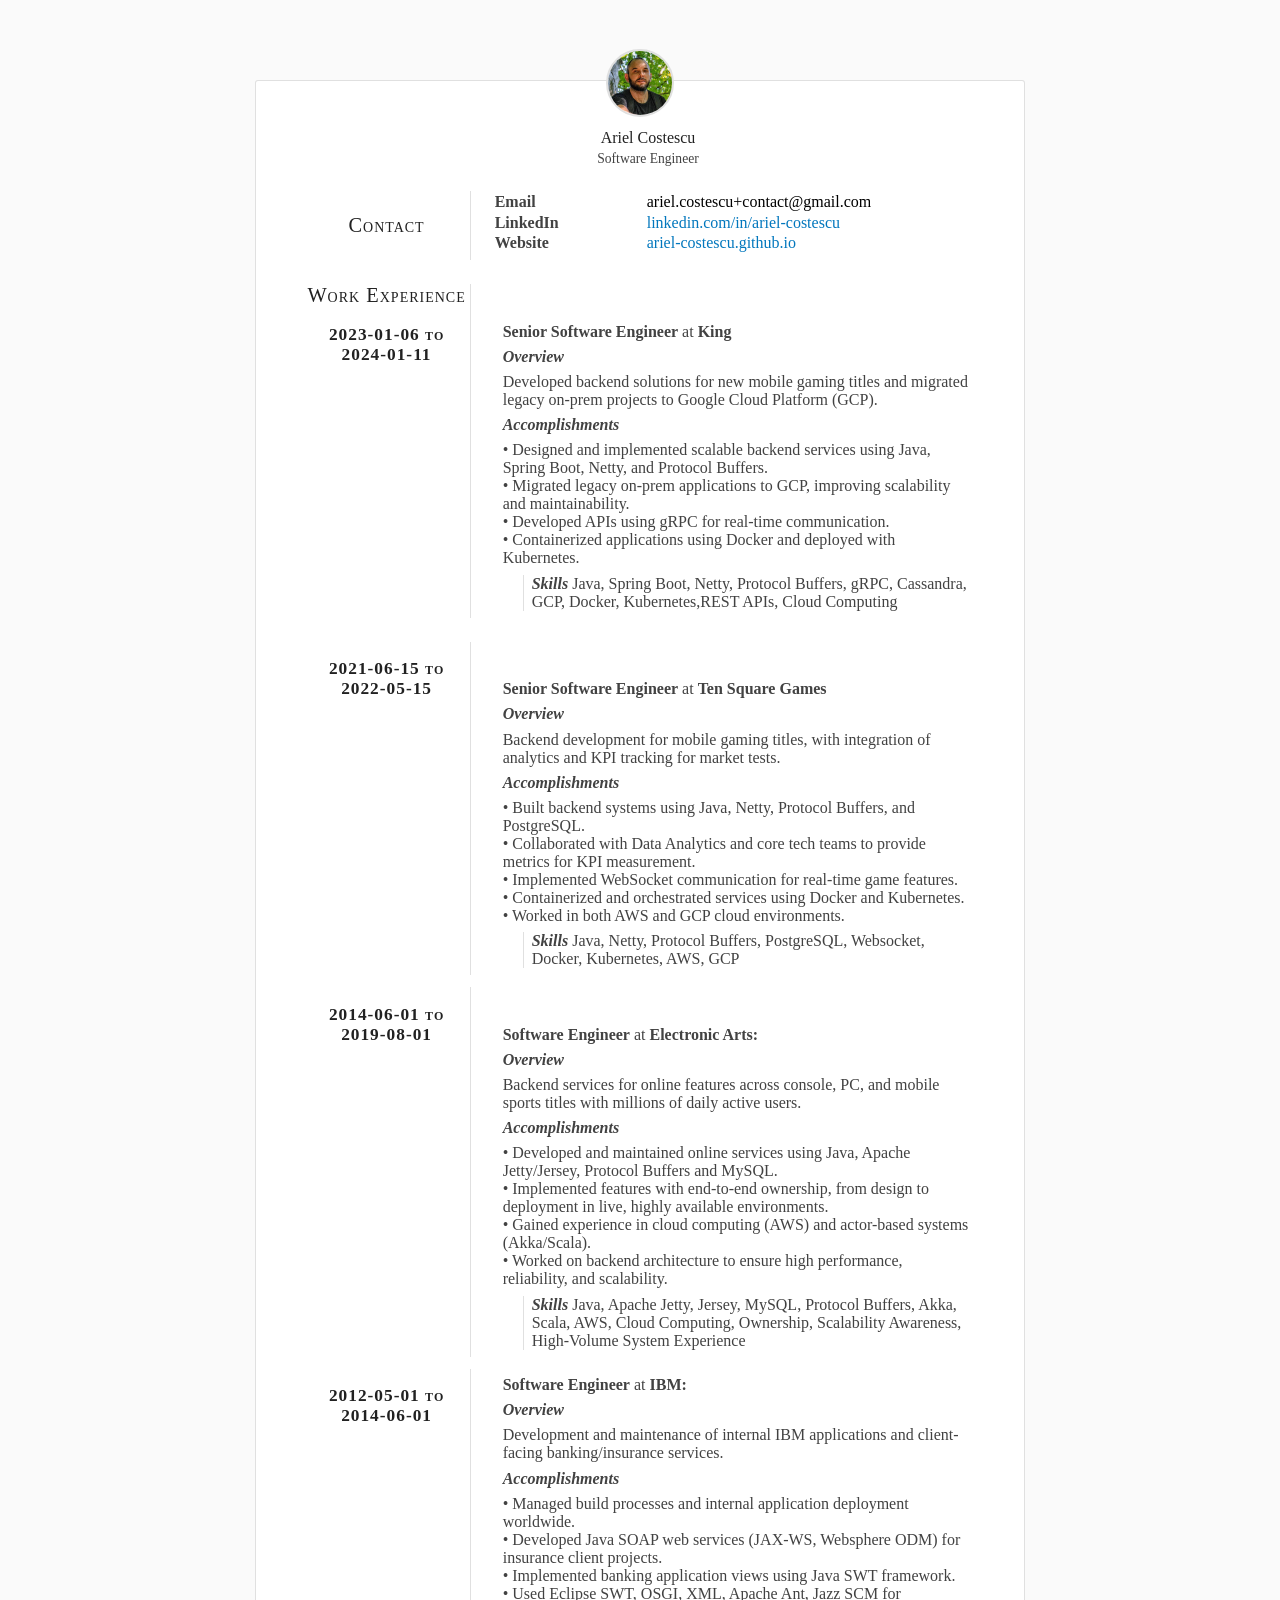
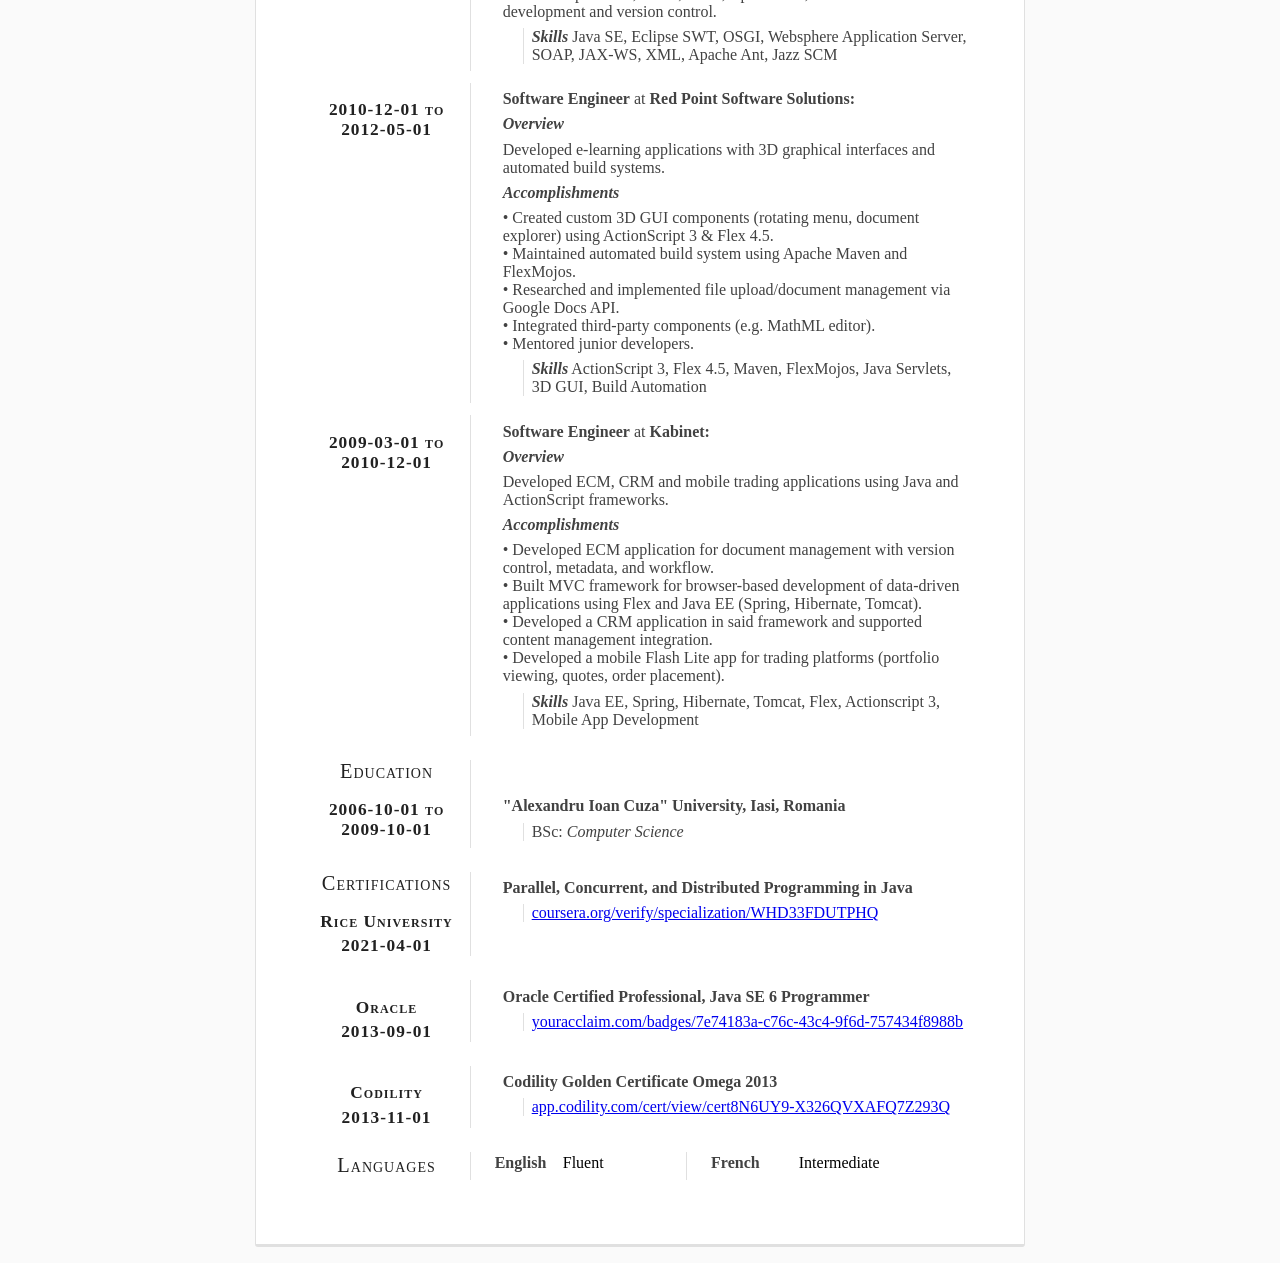
==== index.html @ 5675b908 "- rewrote work experience section - removed skills section" ====
<!DOCTYPE html>
<!-- saved from url=(0058)https://registry.jsonresume.org/ariel-costescu?theme=paper -->
<html xmlns="http://www.w3.org/1999/html"><head><meta http-equiv="Content-Type" content="text/html; charset=UTF-8">
  
  <meta name="viewport" content="width=device-width, user-scalable=no, minimal-ui">
  <title>Ariel Costescu</title>
  <script type="text/javascript" async="" src="./index_files/analytics.js.download"></script><script src="./index_files/QEWNwoPSl2O5LqMXvi595gsiMPg.js.download"></script><script src="./index_files/js"></script><link href="./index_files/css" rel="stylesheet" type="text/css">
  <link href="./index_files/css(1)" rel="stylesheet" type="text/css">
  <style>body, html {
  padding-top:2.5em;
  margin:0;
  background-color:#fafafa;
}

.note {
  display:block;
  position: absolute;
  top:10px;
  left:10px;

  font-family: "Open Sans";
  font-size: 0.9em;
}

.new {
  background-color: #81C784;

  border: 1px solid #757575;
  padding: 1px;
  border-radius: 4px;

}

/* Header */

header {
  width:100%;
  vertical-align: middle;
  text-align: center;
 
}

.header-content {
  display: inline-block;
}

.pic {
  margin: 0 auto;
  margin-top:-2.5em;
  
  border-radius:10em;
  height:4em;
  width:4em;
  
  border: 2px solid #e0e0e0;
  transition : all 0.5s linear;
  
}

@-webkit-keyframes wiggle {
  0%   {
    transform: rotate(0deg);
  }
  25%  {
    transform: rotate(-30deg);
  }
  50%  {
    transform: rotate(15deg);
  }
  100% {
    transform: rotate(0deg);
  }
}

.pic:hover {
  /*Webkit fix*/
  -webkit-transform: translateZ(0);
  
  cursor:pointer;
  
  -webkit-animation: wiggle 0.7s cubic-bezier(0.6, -0.28, 0.735, 0.045);
}

.header-text {
  margin-top:0.5em;
  margin-left:1em;
}

header p {
  text-align:center;
  font-family: "Merriweather";
  
  margin:0;
  
  color: #212121;
}

.first-name {
   font-size: 1.35em;
}

.subtitle {
  font-family: "Merriweather";
  padding-top:.3em;
  font-size:0.85em;
  font-weight:500;
  color: #424242;
}

/* Information */

.paper {
  margin: 0 auto;
  margin-bottom:1em;
  
  background-color:white;
  width:60%;
  
  padding:0.5em 0 0.5em 0;
  
  border-top: 1px solid #e0e0e0;
  border-left: 1px solid #e0e0e0;
  border-right: 1px solid #e0e0e0;
  border-bottom: 3px solid #e0e0e0;
  border-radius:3px;
}

@media(max-width:992px) {
  .paper {
    width:80%;
  }
}

/* Content Part */

.content-wrapper {
  padding-right:7.25%;
}

.content {
  display:table;
  width:100%;
  
  padding-top:1.5em;
  
  /*border-top: 1px solid #eeeeee;*/
}

.content:last-child {
  margin-bottom: 2em;
}

body > div > article > div > section:last-child {
  padding-bottom:1.5em;
}

.row {
    display:table-row;
}
.row div {
    display:table-cell;
}

.content-cat {
  font-family: "Merriweather";
  font-variant:small-caps;
  font-weight:300;
  letter-spacing: 1px;
  
  color: #212121;
  
  font-size:1.275em;
  
  text-align:center;
  vertical-align:middle;

  padding-left:6.66%;
  width:30%;
}

.content-cat p {
  font-size:0.85em;
  font-weight:600;
  
  margin-bottom:0;
}

.content-text {
  border-left:1px solid #e0e0e0;
  transition: border 0.66s ease-in;
}

.big-text {
  vertical-align:top;
}

.content-text ul {
  padding:0;
  margin:0;
  margin-top:0.15em;
  
  width:85%;
  margin-left:1.5em;
}

.content-text ul:last-child {
  margin-bottom:0.5em;
}

.content-text ul li {
  font-family: "Open Sans";
  font-size:1em;
  
  display:inline-block;
  
}

.content-text ul li:first-child {
  width:35%;
  
  color: #424242;
  
  font-weight:600;
}

.content-text ul li a, div.content-text.work-listing.education-listing > p > strong > a {
  text-decoration: none;
  color: #0277bd;
}

.content-text ul li a:hover {
  color:#4fc3f7;
}

.work-listing p {
  font-family: "Open Sans";
  font-size:1em;
  
  color: #424242;
  
  margin-left:2em;
  margin-top:0.45em;
  margin-bottom: 0.45em;
}

div.content-text.work-listing.education-listing > p:nth-child(2) {
  margin-top:0.25em;
}

.work-listing .highlight {
  font-family: "Open Sans";
  font-size:1em;
  font-weight:400;
  
  color: #424242;
  
  margin-left:3.25em;
  padding-left:0.5em;
  
  border-left:1px solid #e0e0e0;
  
}

.education-listing > .heading {
  font-weight:600;
  
  margin-top:0.75em;
  margin-left:2em;
}

.education-listing > .highlight {
  margin-left:3.25em;
}

.highlight {
  transition: border .33s ease-in;
}

.profiles-listing ul li, .profiles-listing ul li:first-child {
  width:32%;
  font-weight: normal;
}

.work-content, .education-content {
  padding-top: .75em;
}

section.content.education-content > div > div.content-cat {
  vertical-align: top;
}

div.content-text.skills-listing > p {
  font-family: "Open Sans";
  font-size:1em;
  font-weight:400;

  margin-left: 2em;
  margin-top: 0.45em;
  margin-bottom: 0.45em;
}

div.content-text.skills-listing > p > {
  color:#212121;
}

@media screen and (max-width: 600px) {
  body, html {
    padding-top: 30px;
  }

  .paper {
    width:95%;
  }

  .row div {
    display: block;
  }

  .content-cat {
    width: 100%;
  }

  .content-text ul li {
    width: 100%;
  }

  .content-text ul li:first-child {
    width: 100%;
  }
  
  .education-listing > .highlight {
    margin-left: 30px;
  }
}</style>
  <style media="print">
body, html {
  background-color: white;
  padding-top: 1.5em;
}

.paper {
  width:100%;
  border: 0;

  padding-top: 0;
}

header p {
  font-size: 1.6em;
}

.subtitle {
  font-size: 1em;
}

.header-pic {
  float:left;
}

.profiles {
  display:none;
}

.content {
  page-break-inside:avoid; 
  page-break-after:auto;
}

.header-text {
  float:left;
  margin-top: -1.6em;
}

.content-wrapper > .content:first-child {
  padding-top: 2em;
}

.content:last-child {
  padding-bottom: 0;
}

.content-cat {
  width:33%;
  color:black;
  text-align: left;
}

.content-cat p {
  font-size:0.75em;
  font-weight: 600;
}

header p, .content-text, .work-listing p, .content-text ul li:first-child, .work-listing .highlight, .content-text.skills-listing > ul > li > .highlight {
  color:black;
}

.content-text.skills-listing > ul > li span, .subtitle {
  color:#212121;
}

.content-text ul:last-child {
  margin-bottom: 0.25em;
}

.content-text ul li:first-child {
  width:50%;
}

.profiles-listing ul li:first-child {
  width:32%;
}

div.content-text.skills-listing > ul > li {
  width:33%;
}

.work-listing p {
  margin-bottom: 0.1em;
}

div.content-text.skills-listing > ul > li > p {
  margin-top: 0.4em;
  margin-bottom: 0.5em;
}

div.content-text.skills-listing > ul > li {
  padding-left: 1.5em;
}

div.content-text.skills-listing > ul > li:first-child {
  padding-left: 2em;
}

.note {
  display:none;
}

.content-text:hover {
  border-left:1px solid #eeeeee;
}

.content-text ul li a:hover {
  color:#4fc3f7;
}

.highlight:hover, .content-text.skills-listing > ul > li > .highlight:hover {
  border-left:1px solid #eeeeee;
}

.big-text {
  padding-top: 0;
}</style>
</head>
<body>
  <div class="resume-wrapper">
    <article class="paper">
        <header>
          <div class="header-content">
              <div class="header-pic">
                <img src="./index_files/3368121" class="pic">
              </div>
            <div class="header-text">
              <p>
                Ariel Costescu
              </p>
              <p class="subtitle">Software Engineer</p>
            </div>
          </div>
        </header>
        <div class="content-wrapper">
          <!-- CONTACT -->
          <section class="content">
            <div class="row">
              <div class="content-cat">
                Contact
              </div>
              <div class="content-text">
                  <ul>
                    <li>Email</li>
                    <li>ariel.costescu+contact@gmail.com</li>
                  </ul>
                  <ul>
                    <li>LinkedIn</li>
                    <li>  
                      <a href="https://linkedin.com/in/ariel-costescu" target="_blank">linkedin.com/in/ariel-costescu</a>
                    </li>
                  </ul>
                  <ul>
                    <li>Website</li>
                    <li>
                      <a href="https://ariel-costescu.github.io" target="_blank">ariel-costescu.github.io</a>
                    </li>
                  </ul>
              </div>
            </div>
          </section>

          <!-- WORK EXPERIENCE -->

                <section class="content">
                    <div class="row">
                        <div class="content-cat big-text">
                            Work  Experience
                            <p>2023-01-06 to<br> 2024-01-11</p>
                        </div>
                        <div class="content-text work-listing education-listing">
                            <p style="margin-top:2.4em;">
                                <strong>Senior Software Engineer</strong>
                                at <strong>King</strong>
                            </p>

                            <p><strong><em>Overview</em></strong></p>
                            <p>Developed backend solutions for new mobile gaming titles and migrated legacy on-prem projects to Google Cloud Platform (GCP).</p>

                            <p><strong><em>Accomplishments</em></strong></p>
                            <p>
                                • Designed and implemented scalable backend services using Java, Spring Boot, Netty, and Protocol Buffers.<br/>
                                • Migrated legacy on-prem applications to GCP, improving scalability and maintainability.<br/>
                                • Developed APIs using gRPC for real-time communication.<br/>
                                • Containerized applications using Docker and deployed with Kubernetes.
                            </p>

                            <p class="highlight"><strong><em>Skills</em></strong> Java, Spring Boot, Netty, Protocol Buffers, gRPC, Cassandra, GCP, Docker, Kubernetes,REST APIs, Cloud Computing</p>
                        </div>
                    </div>
                </section>

                <section class="content">
                    <div class="row">
                        <div class="content-cat big-text">
                            <p>2021-06-15 to<br> 2022-05-15</p>
                        </div>
                        <div class="content-text work-listing education-listing">
                            <p style="margin-top:2.4em;">
                                <strong>Senior Software Engineer</strong>
                                at <strong>Ten Square Games</strong>
                            </p>

                            <p><strong><em>Overview</em></strong></p>
                            <p>Backend development for mobile gaming titles, with integration of analytics and KPI tracking for market tests.</p>

                            <p><strong><em>Accomplishments</em></strong></p>
                            <p>
                                • Built backend systems using Java, Netty, Protocol Buffers, and PostgreSQL.<br/>
                                • Collaborated with Data Analytics and core tech teams to provide metrics for KPI measurement.<br/>
                                • Implemented WebSocket communication for real-time game features.<br/>
                                • Containerized and orchestrated services using Docker and Kubernetes.<br/>
                                • Worked in both AWS and GCP cloud environments.
                            </p>

                            <p class="highlight"><strong><em>Skills</em></strong> Java, Netty, Protocol Buffers, PostgreSQL, Websocket, Docker, Kubernetes, AWS, GCP</p>
                        </div>
                    </div>
                </section>

                <section class="content work-content">
                  <div class="row">
                    <div class="content-cat big-text">
                          <p>2014-06-01 to<br> 2019-08-01</p>
                    </div>
                    <div class="content-text work-listing education-listing">
                          <p style="margin-top:2.4em;">
                            <strong>Software Engineer</strong>
                            at <strong>Electronic Arts:</strong>
                        </p>

                        <p><strong><em>Overview</em></strong></p>
                        <p>Backend services for online features across console, PC, and mobile sports titles with millions of daily active users.</p>

                        <p><strong><em>Accomplishments</em></strong></p>
                        <p>
                            • Developed and maintained online services using Java, Apache Jetty/Jersey, Protocol Buffers and MySQL.<br/>
                            • Implemented features with end-to-end ownership, from design to deployment in live, highly available environments.<br/>
                            • Gained experience in cloud computing (AWS) and actor-based systems (Akka/Scala).<br/>
                            • Worked on backend architecture to ensure high performance, reliability, and scalability.
                        </p>

                        <p class="highlight"><strong><em>Skills</em></strong> Java, Apache Jetty, Jersey, MySQL, Protocol Buffers, Akka, Scala, AWS, Cloud Computing, Ownership, Scalability Awareness, High-Volume System Experience</p>
                        </div>
                  </div>
                </section>

                <section class="content work-content">
                  <div class="row">
                    <div class="content-cat big-text">
                          <p>2012-05-01 to<br> 2014-06-01</p>
                    </div>
                    <div class="content-text work-listing education-listing">
                          <p>
                            <strong>Software Engineer</strong>
                            at <strong>IBM:</strong>
                        </p>

                        <p><strong><em>Overview</em></strong></p>
                        <p>Development and maintenance of internal IBM applications and client-facing banking/insurance services.</p>

                        <p><strong><em>Accomplishments</em></strong></p>
                        <p>
                            • Managed build processes and internal application deployment worldwide.<br/>
                            • Developed Java SOAP web services (JAX-WS, Websphere ODM) for insurance client projects.<br/>
                            • Implemented banking application views using Java SWT framework.<br/>
                            • Used Eclipse SWT, OSGI, XML, Apache Ant, Jazz SCM for development and version control.
                        </p>

                        <p class="highlight"><strong><em>Skills</em></strong> Java SE, Eclipse SWT, OSGI, Websphere Application Server, SOAP, JAX-WS, XML, Apache Ant, Jazz SCM</p>
                    </div>
                  </div>
                </section>

                <section class="content work-content">
                  <div class="row">
                    <div class="content-cat big-text">
                          <p>2010-12-01 to<br> 2012-05-01</p>
                    </div>
                    <div class="content-text work-listing education-listing">
                          <p>
                            <strong>Software Engineer</strong>
                            at <strong>Red Point Software Solutions:</strong>
                        </p>

                        <p><strong><em>Overview</em></strong></p>
                        <p>Developed e-learning applications with 3D graphical interfaces and automated build systems.</p>

                        <p><strong><em>Accomplishments</em></strong></p>
                        <p>
                            • Created custom 3D GUI components (rotating menu, document explorer) using ActionScript 3 & Flex 4.5.<br/>
                            • Maintained automated build system using Apache Maven and FlexMojos.<br/>
                            • Researched and implemented file upload/document management via Google Docs API.<br/>
                            • Integrated third-party components (e.g. MathML editor).<br/>
                            • Mentored junior developers.
                        </p>

                        <p class="highlight"><strong><em>Skills</em></strong> ActionScript 3, Flex 4.5, Maven, FlexMojos, Java Servlets, 3D GUI, Build Automation</p>
                    </div>
                  </div>
                </section>

                <section class="content work-content">
                  <div class="row">
                    <div class="content-cat big-text">
                          <p>2009-03-01 to<br> 2010-12-01</p>
                    </div>
                    <div class="content-text work-listing education-listing">
                          <p>
                            <strong>Software Engineer</strong>
                            at <strong>Kabinet:</strong>
                        </p>

                        <p><strong><em>Overview</em></strong></p>
                        <p>Developed ECM, CRM and mobile trading applications using Java and ActionScript frameworks.</p>

                        <p><strong><em>Accomplishments</em></strong></p>
                        <p>
                            • Developed ECM application for document management with version control, metadata, and workflow.<br/>
                            • Built MVC framework for browser-based development of data-driven applications using Flex and Java EE (Spring, Hibernate, Tomcat).<br/>
                            • Developed a CRM application in said framework and supported content management integration.<br/>
                            • Developed a mobile Flash Lite app for trading platforms (portfolio viewing, quotes, order placement).
                        </p>

                        <p class="highlight"><strong><em>Skills</em></strong> Java EE, Spring, Hibernate, Tomcat, Flex, Actionscript 3, Mobile App Development</p>
                    </div>
                  </div>
                </section>


                <section class="content">
                  <div class="row">
                    <div class="content-cat big-text">
                        Education
                          <p>2006-10-01 to<br> 2009-10-01</p>
                    </div>
                    <div class="content-text work-listing education-listing">
                          <p class="heading" style="margin-top:2.35em;">"Alexandru Ioan Cuza" University, Iasi, Romania</p>
                        <p class="highlight">
                          BSc:
                          <i>Computer Science </i>
                        </p>
                    </div>
                  </div>
                </section>

              <section class="content">
                <div class="row">
                  <div class="content-cat big-text">
                      Certifications
                      <p>Rice University</p>
                      <p style="margin-top:0.25em;">2021-04-01</p>
                  </div>
                  <div class="content-text work-listing">
                      <strong><p class="heading">Parallel, Concurrent, and Distributed Programming in Java</p></strong>
                      <p class="highlight">
                        <a href="https://coursera.org/verify/specialization/WHD33FDUTPHQ" target="_blank">coursera.org/verify/specialization/WHD33FDUTPHQ</a>
                      </p>
                  </div>
                </div>
              </section>
              <section class="content">
                <div class="row">
                  <div class="content-cat big-text">
                      <p>Oracle</p>
                      <p style="margin-top:0.25em;">2013-09-01</p>
                  </div>
                  <div class="content-text work-listing">
                      <strong><p class="heading">Oracle Certified Professional, Java SE 6 Programmer</p></strong>
                      <p class="highlight">
                        <a href="https://www.youracclaim.com/badges/7e74183a-c76c-43c4-9f6d-757434f8988b" target="_blank">youracclaim.com/badges/7e74183a-c76c-43c4-9f6d-757434f8988b</a>
                      </p>
                  </div>
                </div>
              </section>
              <section class="content">
                <div class="row">
                  <div class="content-cat big-text">
                      <p>Codility</p>
                      <p style="margin-top:0.25em;">2013-11-01</p>
                  </div>
                  <div class="content-text work-listing">
                      <strong><p class="heading">Codility Golden Certificate Omega 2013</p></strong>
                      <p class="highlight">
                        <a href="https://app.codility.com/cert/view/cert8N6UY9-X326QVXAFQ7Z293Q" target="_blank">app.codility.com/cert/view/cert8N6UY9-X326QVXAFQ7Z293Q</a>
                    </p>
                  </div>
                </div>
              </section>

  <!-- LANGUAGE -->
            <section class="content">
              <div class="row">
                <div class="content-cat">
                  Languages
                </div>
                <div class="content-text">
                    <ul>
                        <li>English</li>
                        <li>Fluent</li>
                    </ul>
                </div>
                <div class="content-text">
                    <ul>
                        <li>French</li>
                        <li>Intermediate</li>
                    </ul>
                </div>
              </div>
            </section>
        </div>
    </article>
  </div>


<div class="inject-journal" style="text-align: center; position: relative; z-index: 2147483647;"><div style="position: fixed; width: 0px; height: 0px; top: 0px; right: 0px;"><div style="position: fixed; inset: 0px; visibility: hidden; transform: translateX(464px); transition: transform 100ms cubic-bezier(0, 0, 0, 1) 0s, visibility 100ms ease 0s; will-change: transform, visibility;"><iframe frameborder="0" src="./index_files/inject.html" style="width: 100%; height: 100%; display: block;"></iframe></div></div></div></body></html>
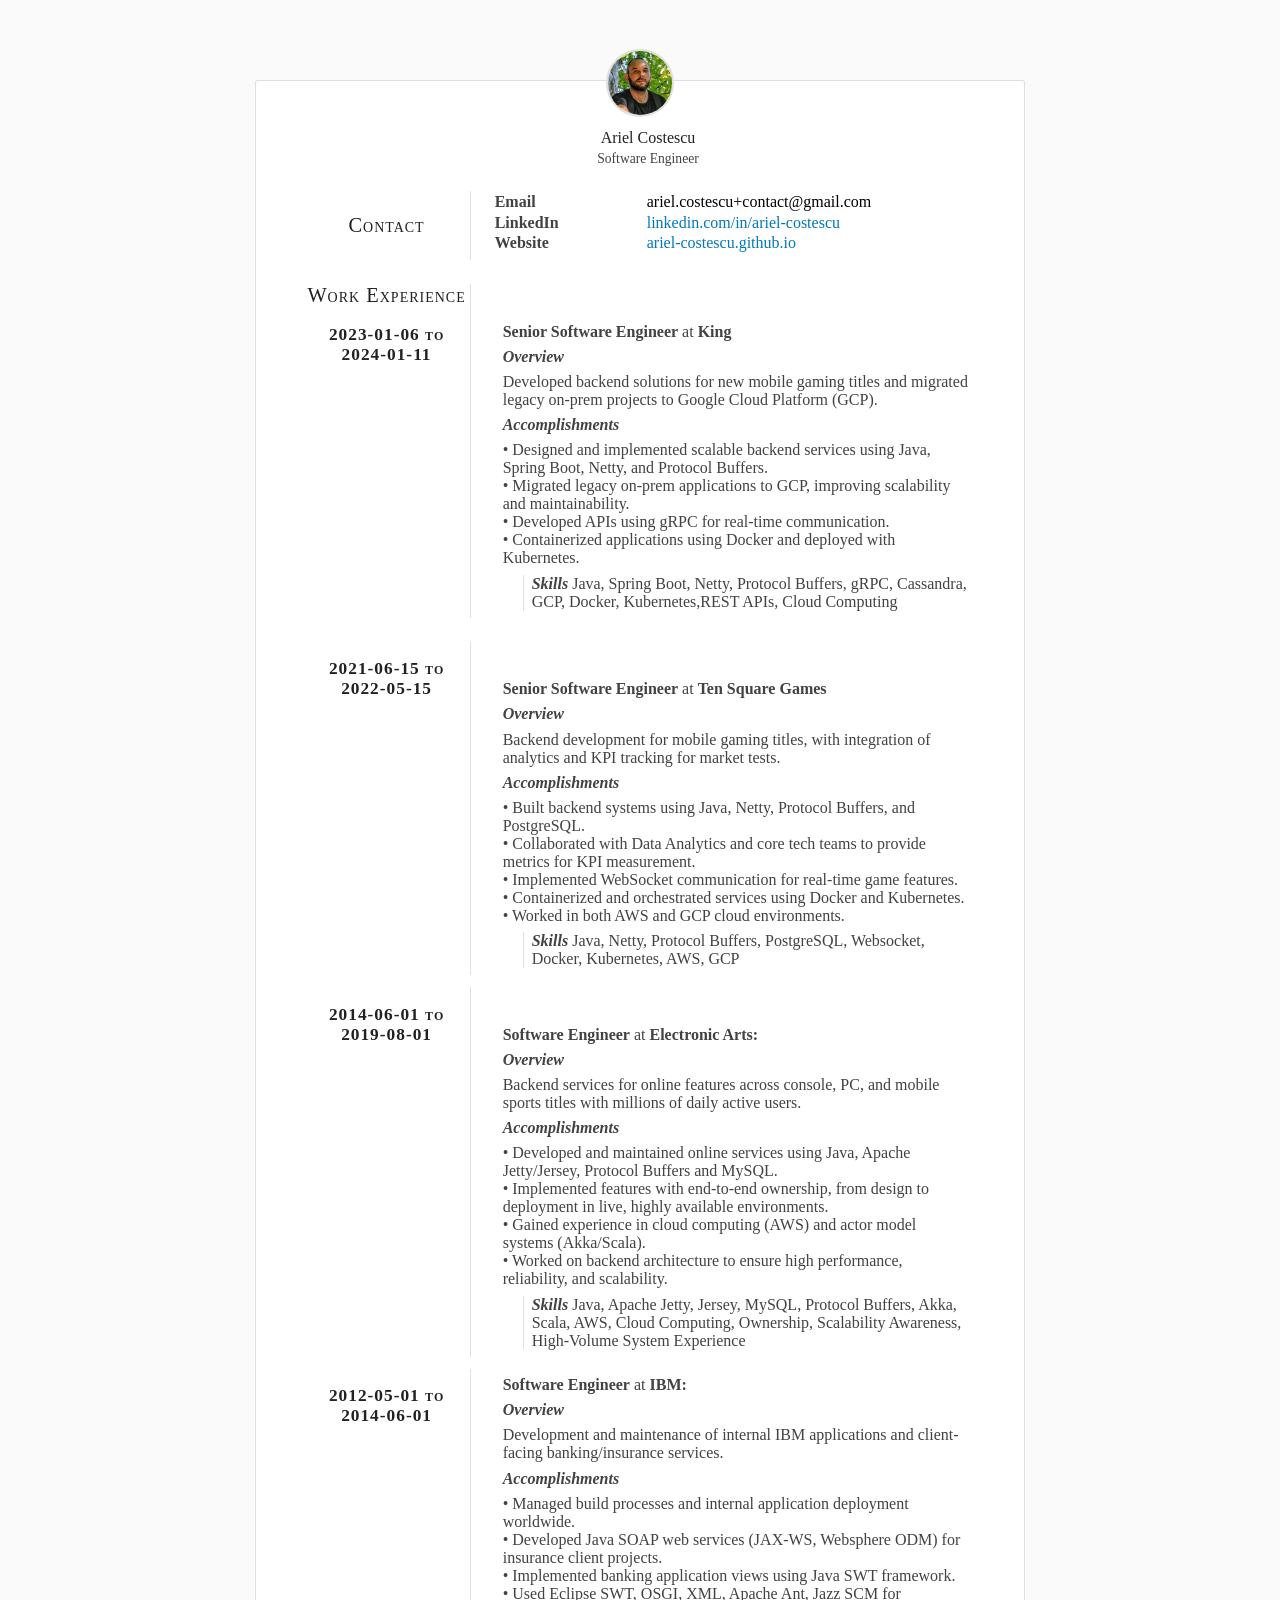
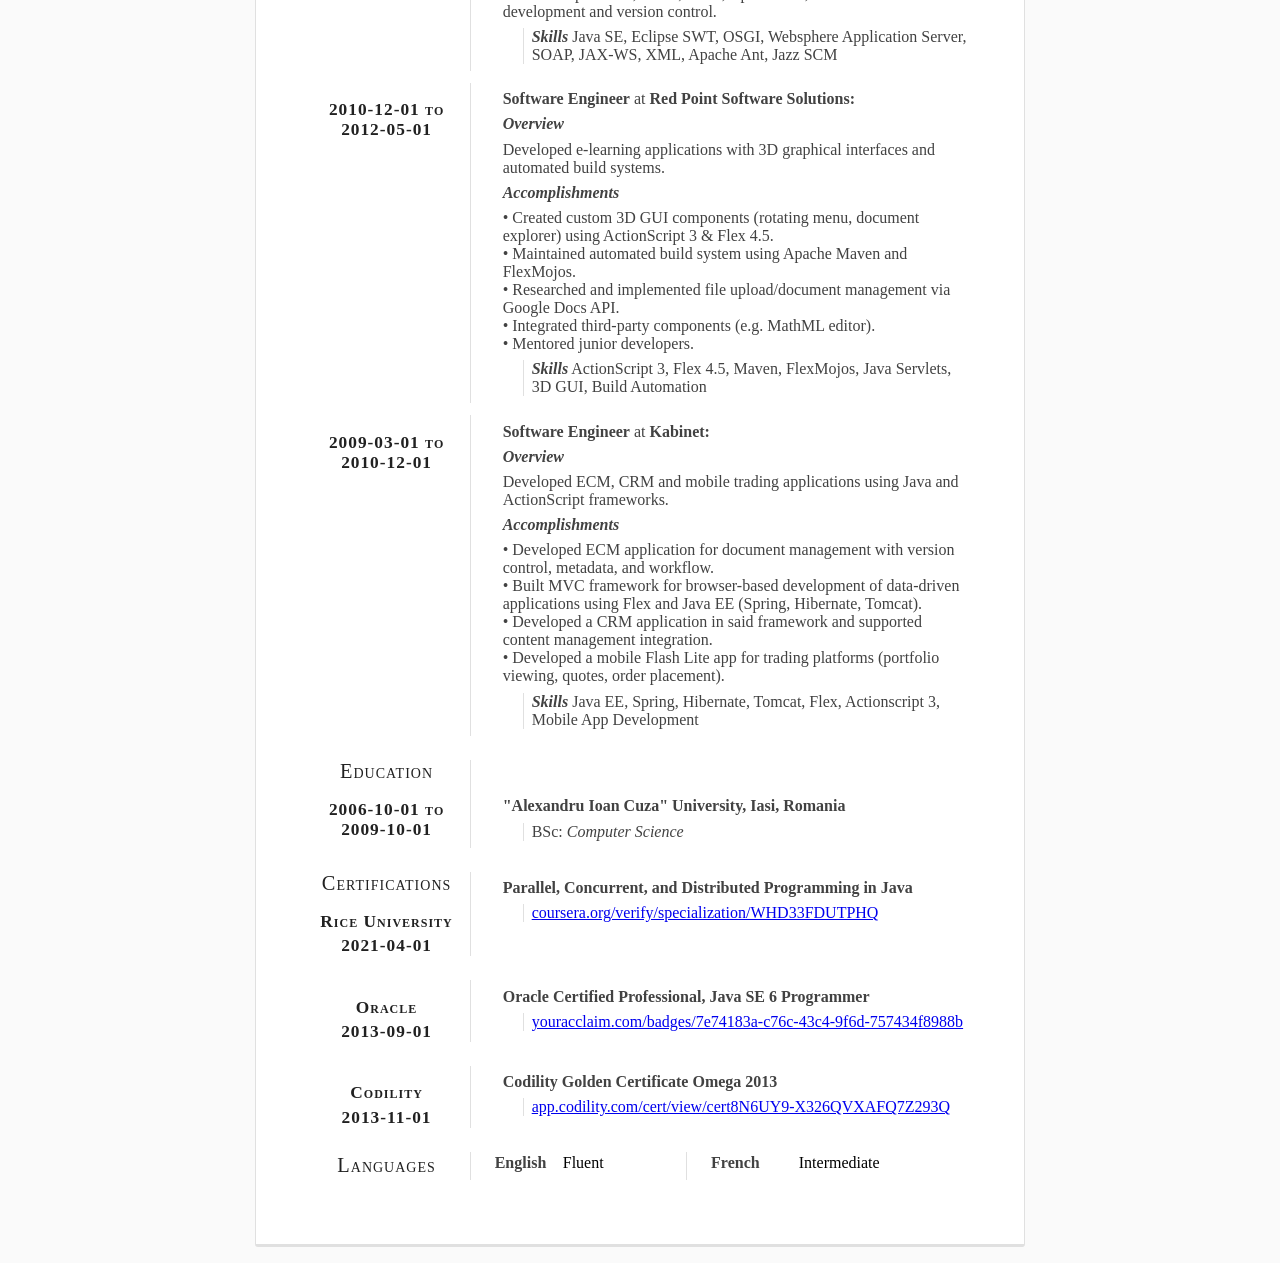
==== commit a8bb29c5: "- small typo fixed in EA work experience" ====
--- a/index.html
+++ b/index.html
@@ -571,7 +571,7 @@
                         <p>
                             • Developed and maintained online services using Java, Apache Jetty/Jersey, Protocol Buffers and MySQL.<br/>
                             • Implemented features with end-to-end ownership, from design to deployment in live, highly available environments.<br/>
-                            • Gained experience in cloud computing (AWS) and actor-based systems (Akka/Scala).<br/>
+                            • Gained experience in cloud computing (AWS) and actor model systems (Akka/Scala).<br/>
                             • Worked on backend architecture to ensure high performance, reliability, and scalability.
                         </p>
 
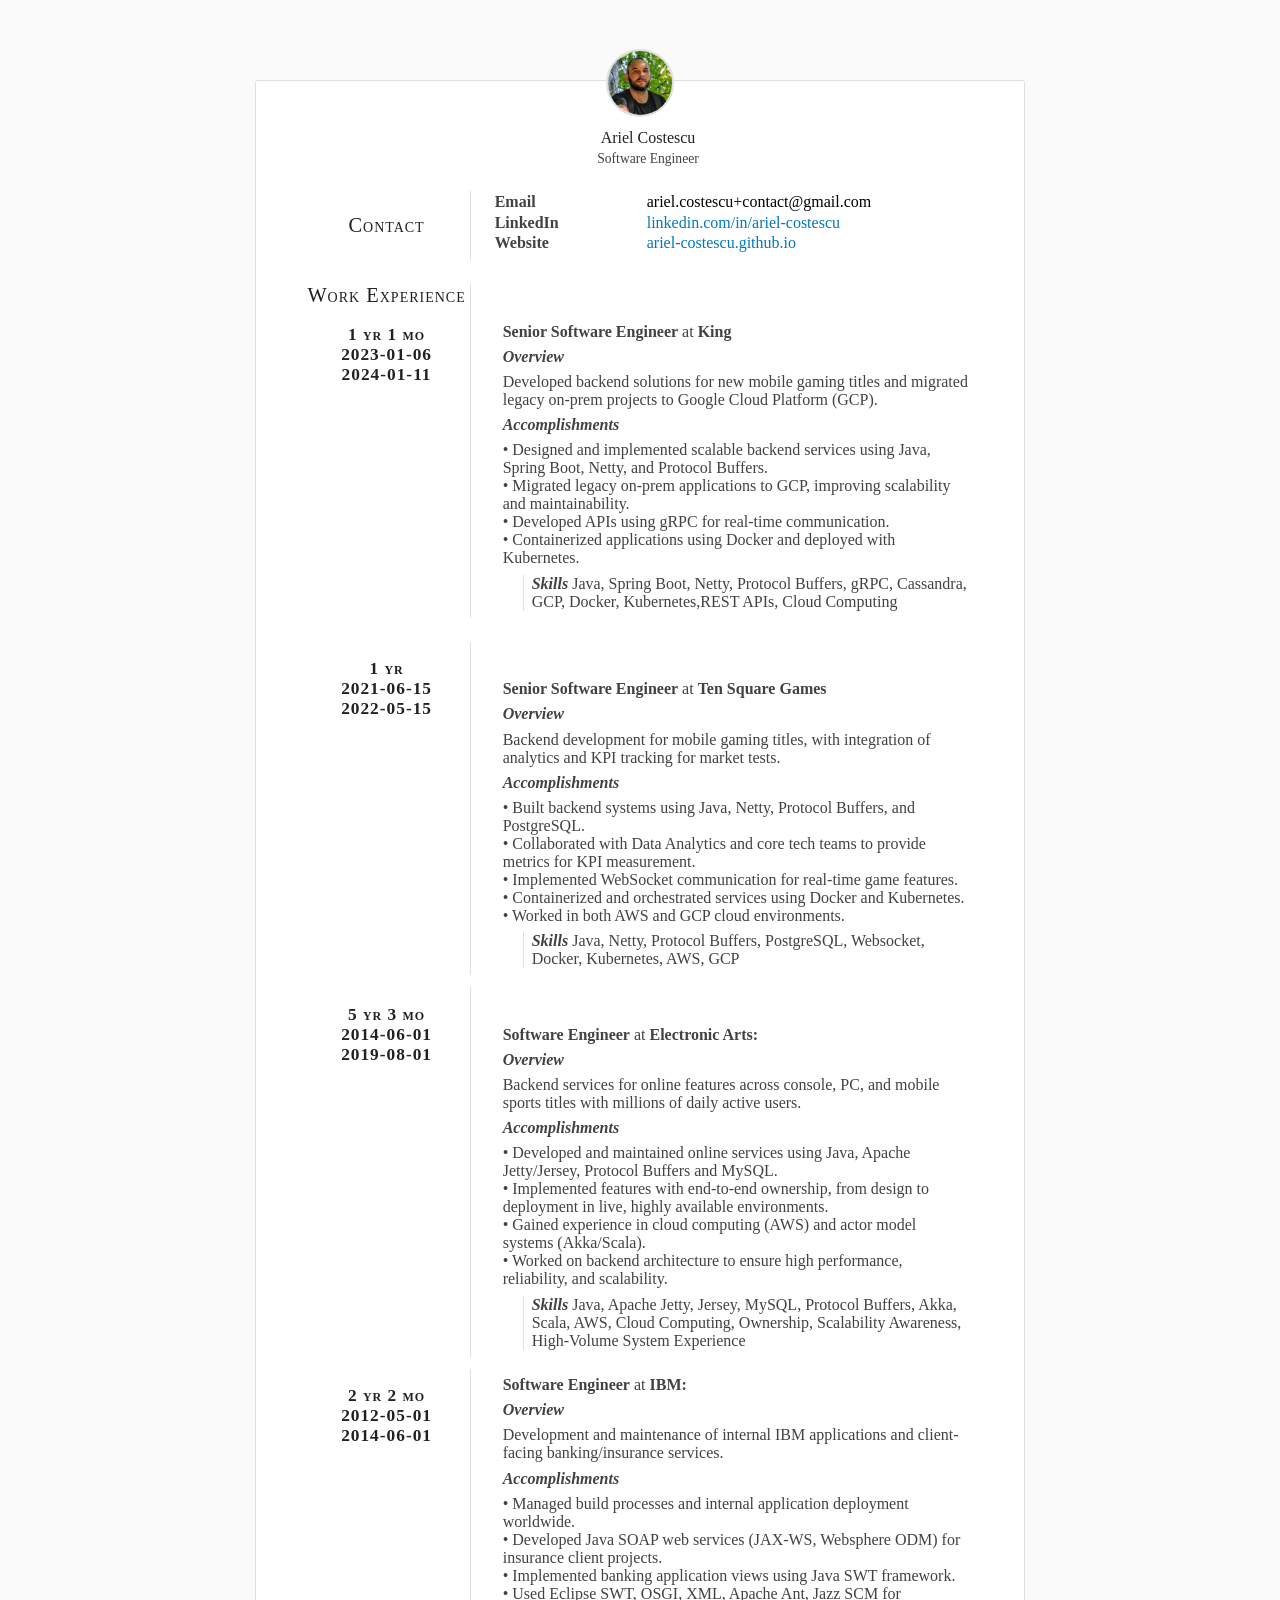
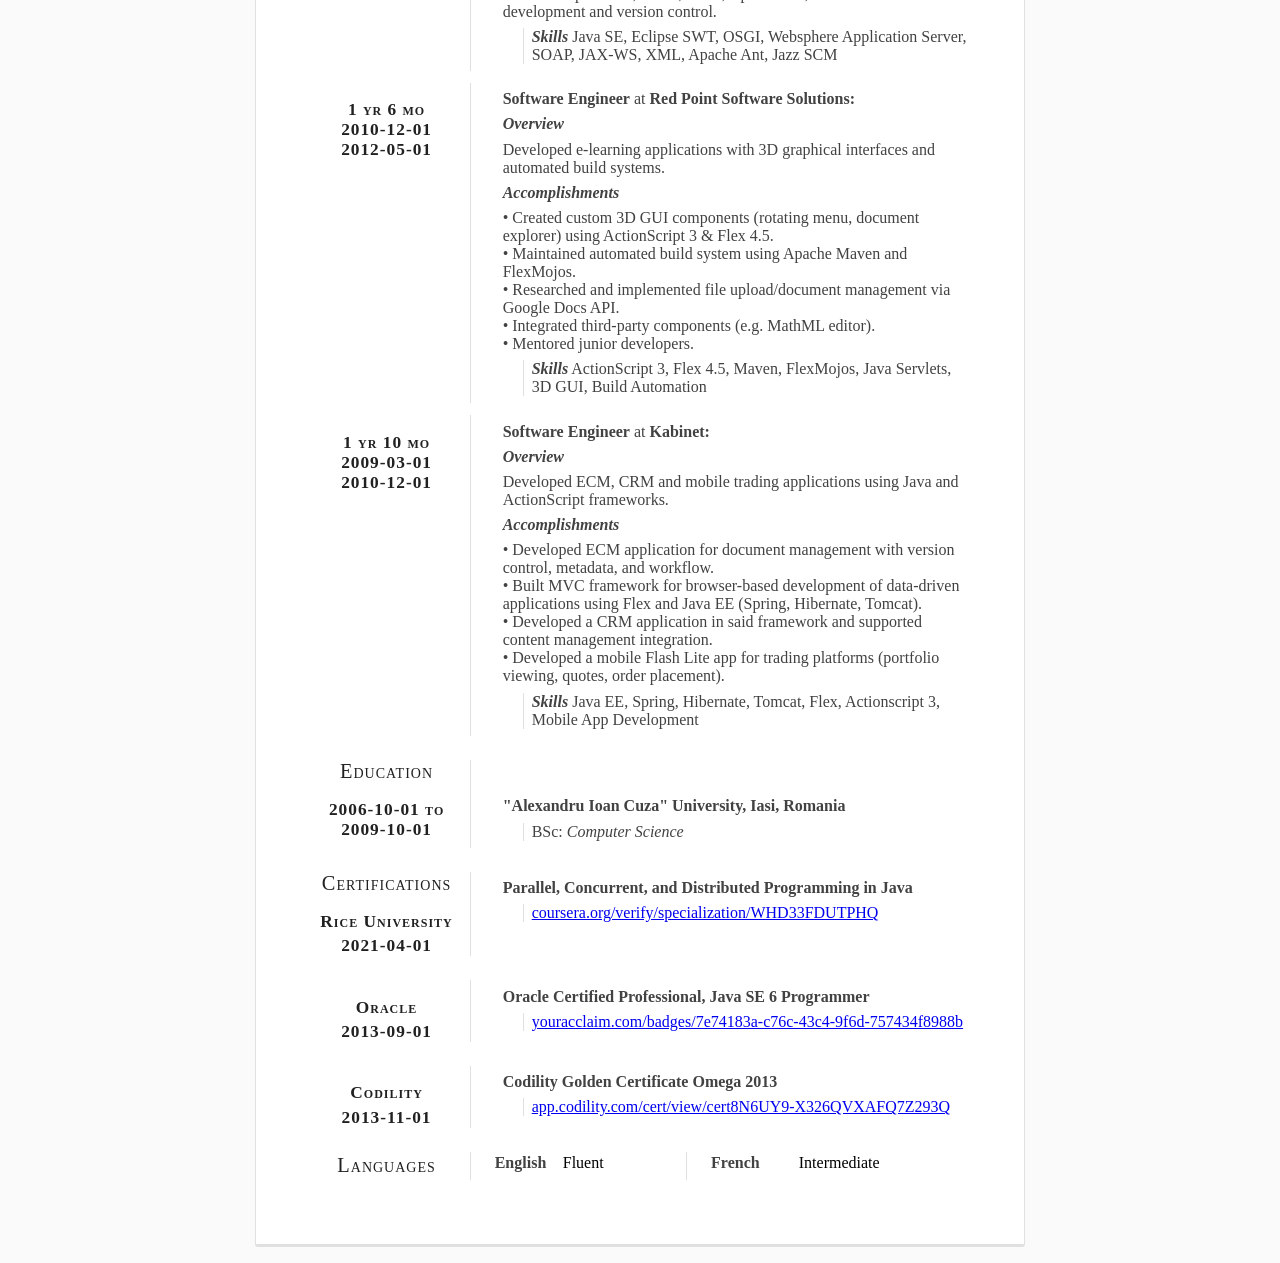
==== commit b47cdf42: "- improved work experience timeline display" ====
--- a/index.html
+++ b/index.html
@@ -501,7 +501,7 @@
                     <div class="row">
                         <div class="content-cat big-text">
                             Work  Experience
-                            <p>2023-01-06 to<br> 2024-01-11</p>
+                            <p>1 yr 1 mo<br/>2023-01-06<br/>2024-01-11</p>
                         </div>
                         <div class="content-text work-listing education-listing">
                             <p style="margin-top:2.4em;">
@@ -528,7 +528,7 @@
                 <section class="content">
                     <div class="row">
                         <div class="content-cat big-text">
-                            <p>2021-06-15 to<br> 2022-05-15</p>
+                            <p>1 yr<br/>2021-06-15<br/>2022-05-15</p>
                         </div>
                         <div class="content-text work-listing education-listing">
                             <p style="margin-top:2.4em;">
@@ -556,7 +556,7 @@
                 <section class="content work-content">
                   <div class="row">
                     <div class="content-cat big-text">
-                          <p>2014-06-01 to<br> 2019-08-01</p>
+                          <p>5 yr 3 mo<br/>2014-06-01<br/>2019-08-01</p>
                     </div>
                     <div class="content-text work-listing education-listing">
                           <p style="margin-top:2.4em;">
@@ -583,7 +583,7 @@
                 <section class="content work-content">
                   <div class="row">
                     <div class="content-cat big-text">
-                          <p>2012-05-01 to<br> 2014-06-01</p>
+                          <p>2 yr 2 mo<br/>2012-05-01<br/>2014-06-01</p>
                     </div>
                     <div class="content-text work-listing education-listing">
                           <p>
@@ -610,7 +610,7 @@
                 <section class="content work-content">
                   <div class="row">
                     <div class="content-cat big-text">
-                          <p>2010-12-01 to<br> 2012-05-01</p>
+                          <p>1 yr 6 mo<br/>2010-12-01<br/>2012-05-01</p>
                     </div>
                     <div class="content-text work-listing education-listing">
                           <p>
@@ -638,7 +638,7 @@
                 <section class="content work-content">
                   <div class="row">
                     <div class="content-cat big-text">
-                          <p>2009-03-01 to<br> 2010-12-01</p>
+                          <p>1 yr 10 mo<br/>2009-03-01<br/>2010-12-01</p>
                     </div>
                     <div class="content-text work-listing education-listing">
                           <p>
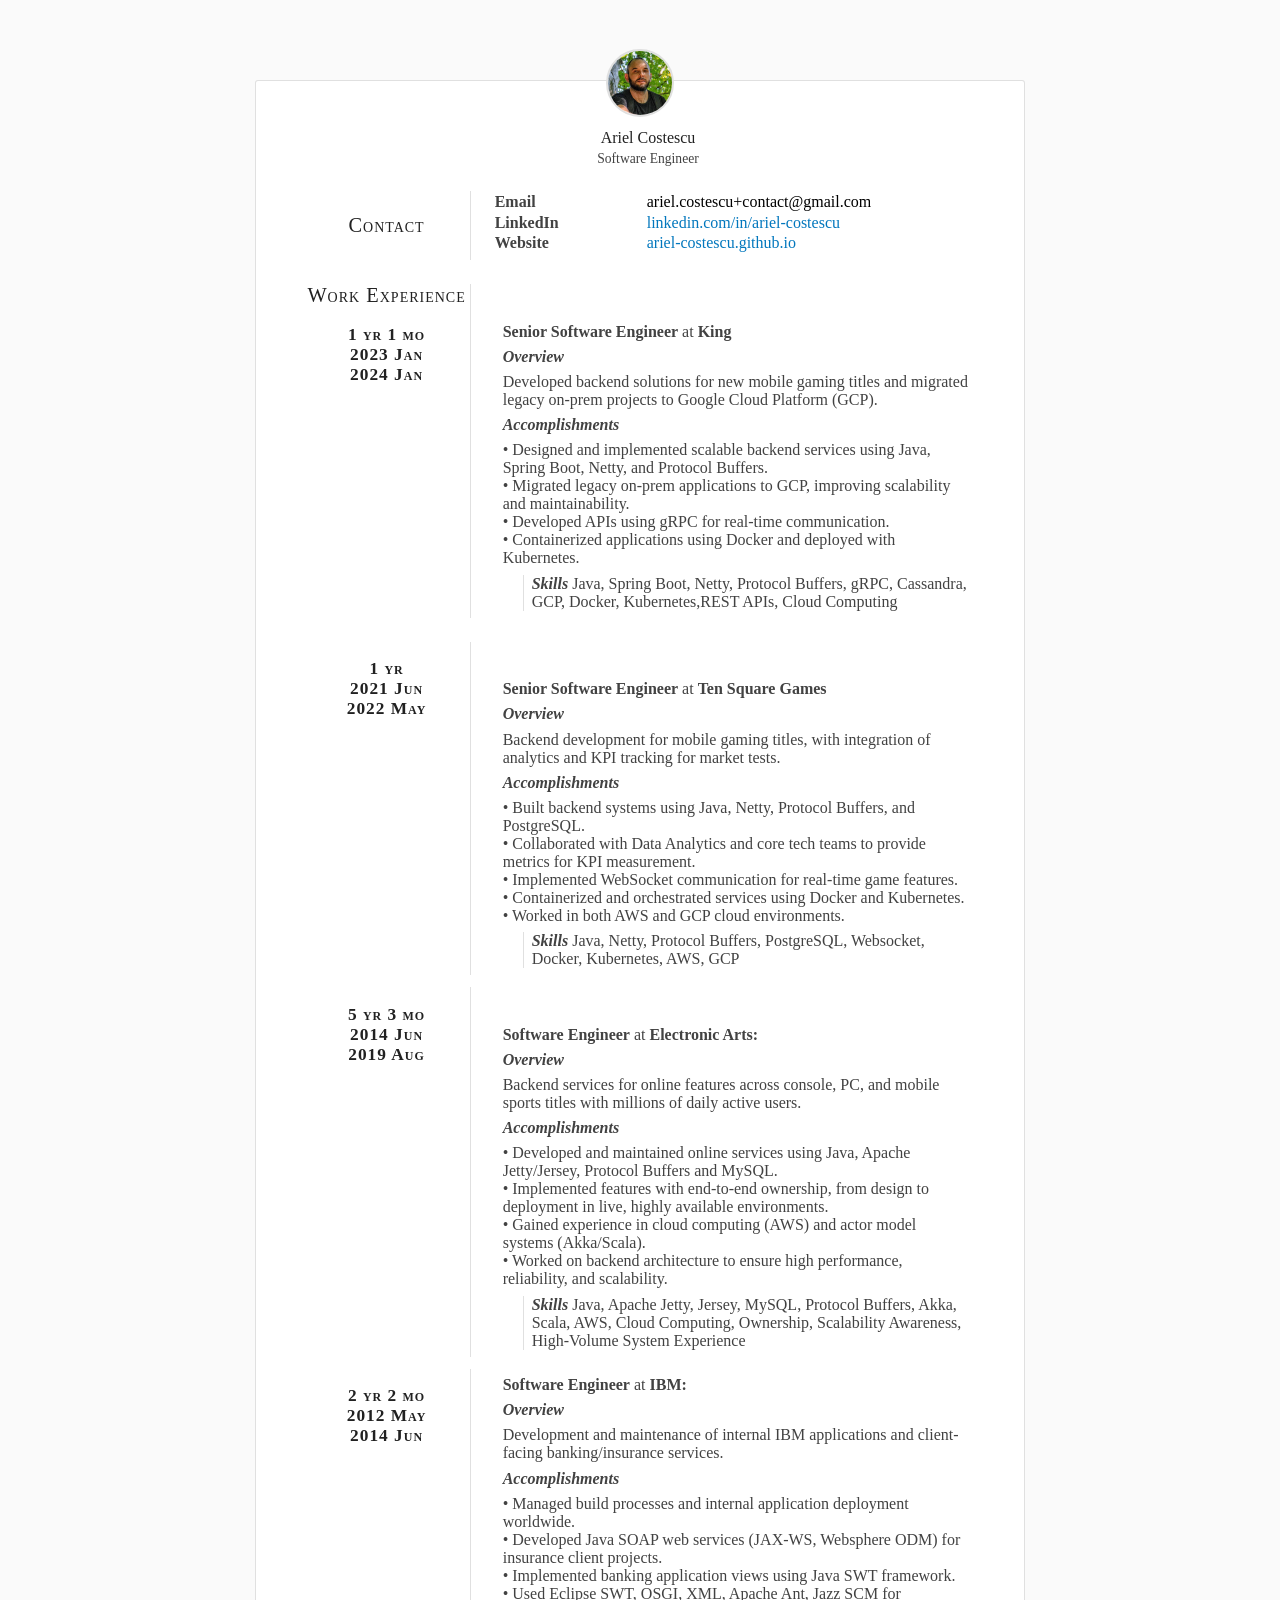
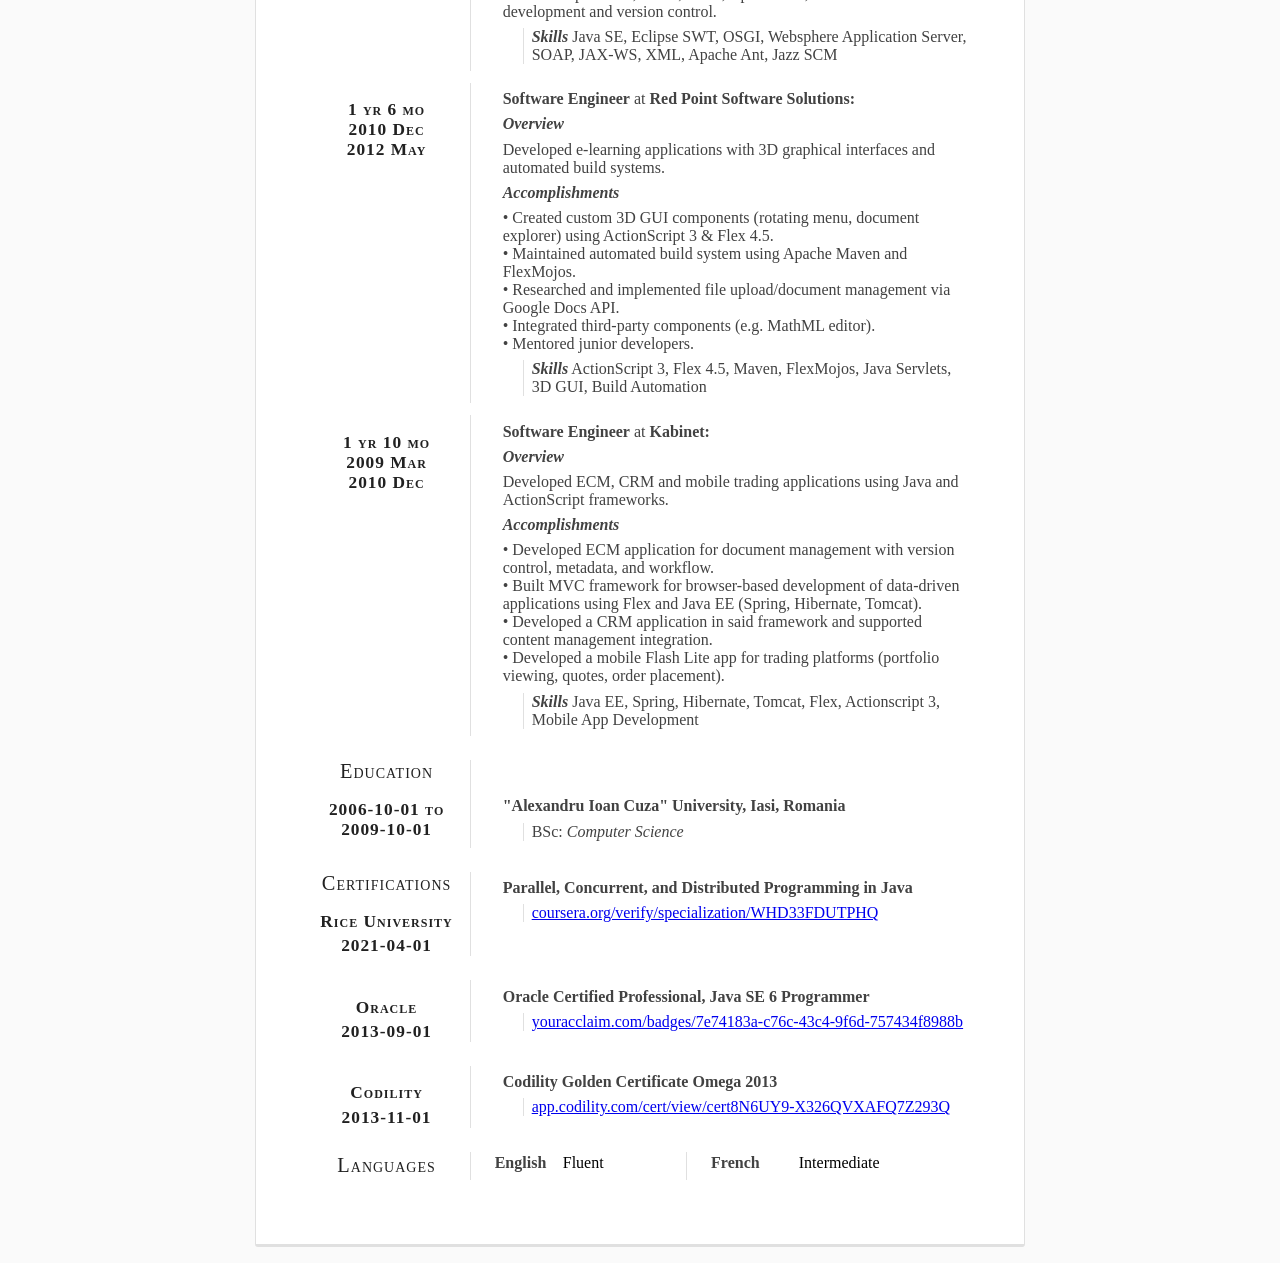
==== commit 0ecd8a22: "- improved work experience timeline display" ====
--- a/index.html
+++ b/index.html
@@ -501,7 +501,7 @@
                     <div class="row">
                         <div class="content-cat big-text">
                             Work  Experience
-                            <p>1 yr 1 mo<br/>2023-01-06<br/>2024-01-11</p>
+                            <p>1 yr 1 mo<br/>2023 Jan<br/>2024 Jan</p>
                         </div>
                         <div class="content-text work-listing education-listing">
                             <p style="margin-top:2.4em;">
@@ -528,7 +528,7 @@
                 <section class="content">
                     <div class="row">
                         <div class="content-cat big-text">
-                            <p>1 yr<br/>2021-06-15<br/>2022-05-15</p>
+                            <p>1 yr<br/>2021 Jun<br/>2022 May</p>
                         </div>
                         <div class="content-text work-listing education-listing">
                             <p style="margin-top:2.4em;">
@@ -556,7 +556,7 @@
                 <section class="content work-content">
                   <div class="row">
                     <div class="content-cat big-text">
-                          <p>5 yr 3 mo<br/>2014-06-01<br/>2019-08-01</p>
+                          <p>5 yr 3 mo<br/>2014 Jun<br/>2019 Aug</p>
                     </div>
                     <div class="content-text work-listing education-listing">
                           <p style="margin-top:2.4em;">
@@ -583,7 +583,7 @@
                 <section class="content work-content">
                   <div class="row">
                     <div class="content-cat big-text">
-                          <p>2 yr 2 mo<br/>2012-05-01<br/>2014-06-01</p>
+                          <p>2 yr 2 mo<br/>2012 May<br/>2014 Jun</p>
                     </div>
                     <div class="content-text work-listing education-listing">
                           <p>
@@ -610,7 +610,7 @@
                 <section class="content work-content">
                   <div class="row">
                     <div class="content-cat big-text">
-                          <p>1 yr 6 mo<br/>2010-12-01<br/>2012-05-01</p>
+                          <p>1 yr 6 mo<br/>2010 Dec<br/>2012 May</p>
                     </div>
                     <div class="content-text work-listing education-listing">
                           <p>
@@ -638,7 +638,7 @@
                 <section class="content work-content">
                   <div class="row">
                     <div class="content-cat big-text">
-                          <p>1 yr 10 mo<br/>2009-03-01<br/>2010-12-01</p>
+                          <p>1 yr 10 mo<br/>2009 Mar<br/>2010 Dec</p>
                     </div>
                     <div class="content-text work-listing education-listing">
                           <p>
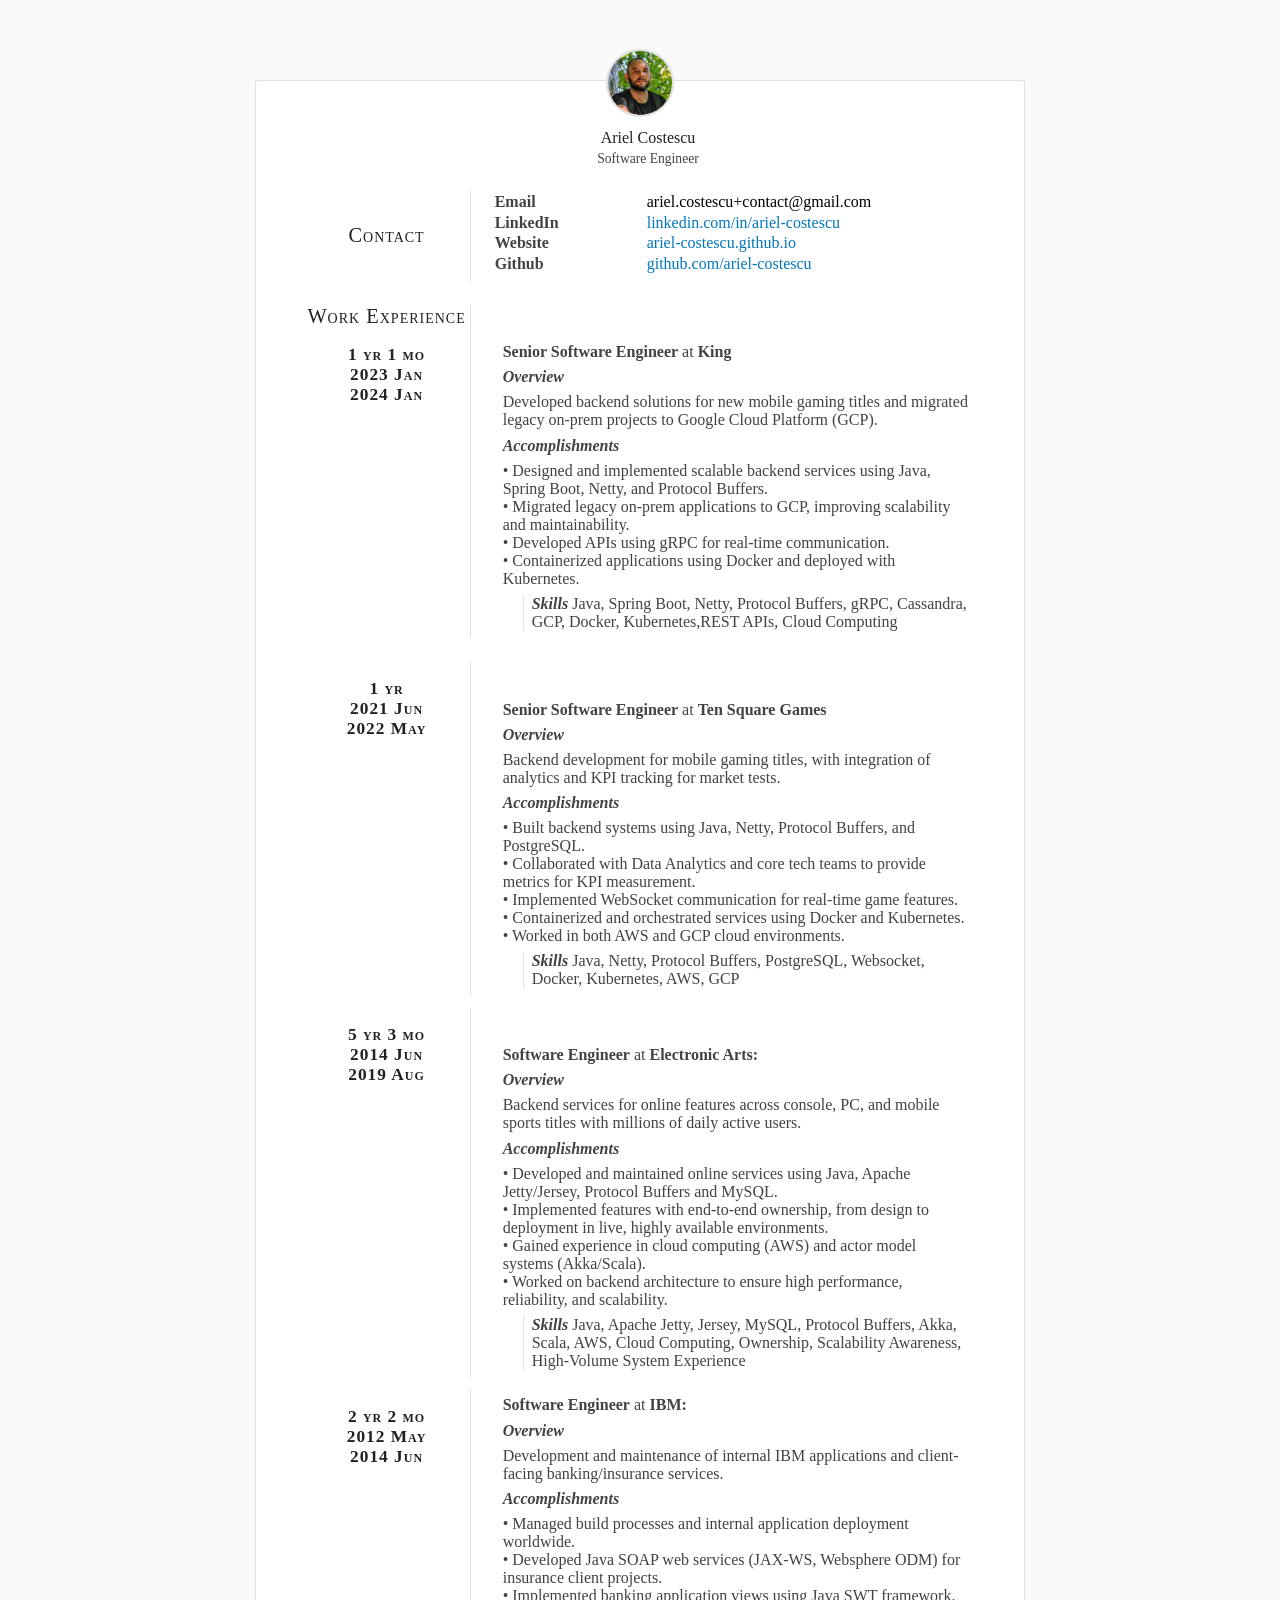
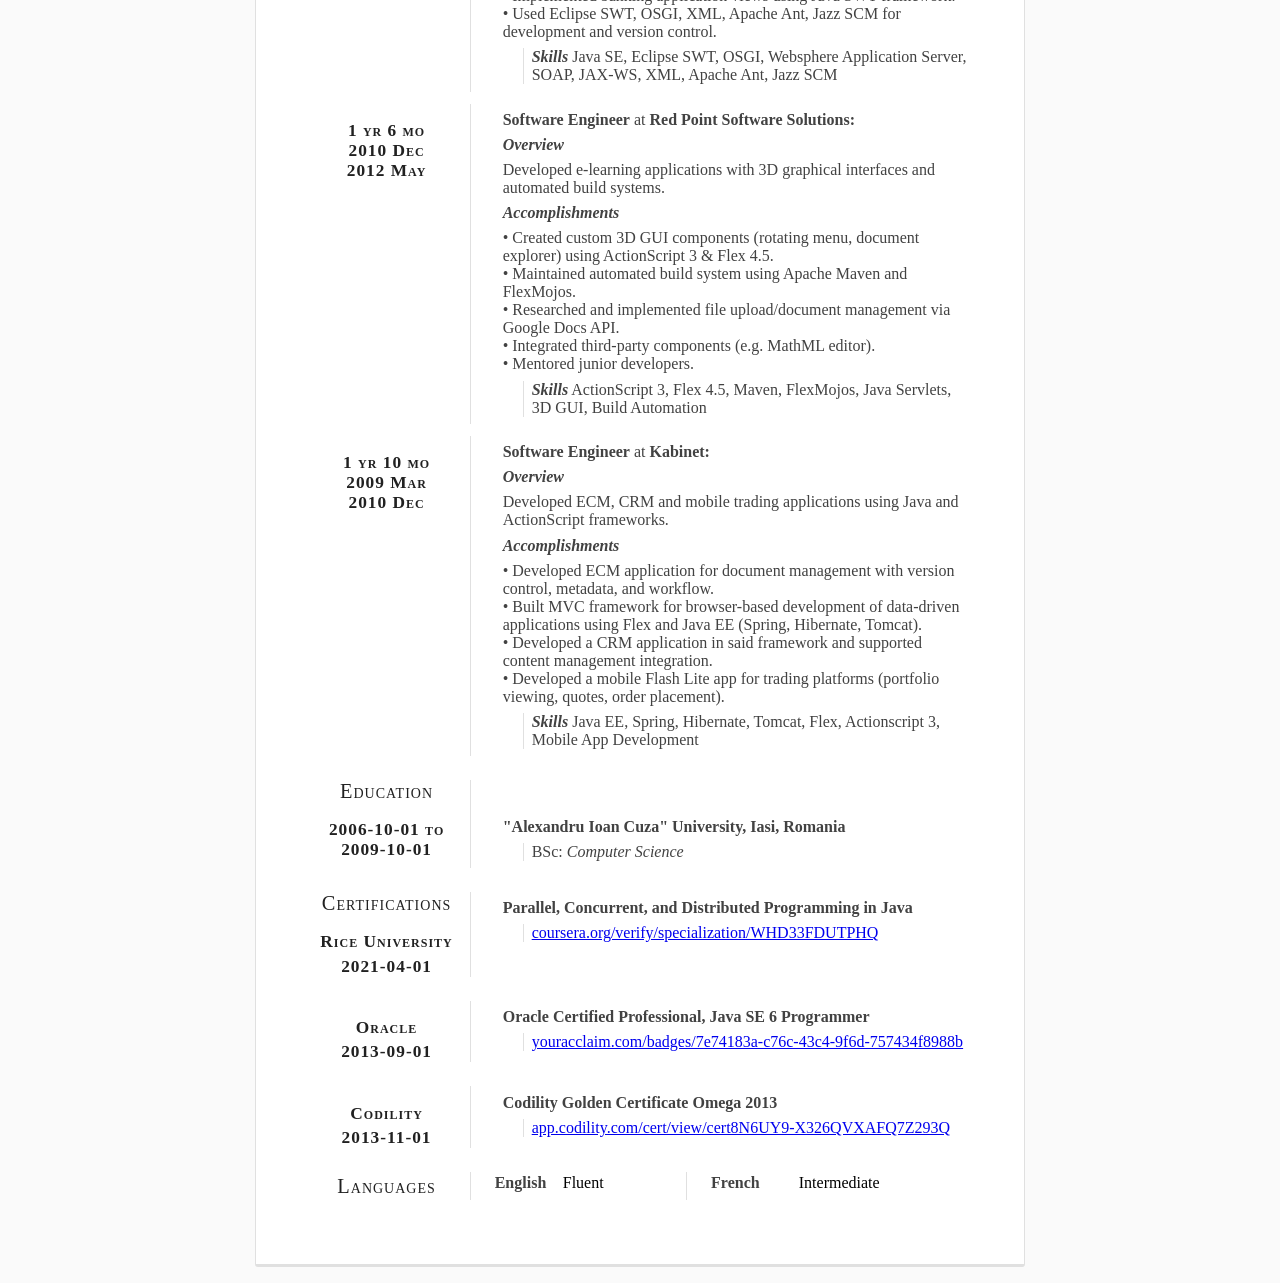
==== commit ac6618e4: "- added Github profile" ====
--- a/index.html
+++ b/index.html
@@ -486,10 +486,16 @@
                     </li>
                   </ul>
                   <ul>
-                    <li>Website</li>
-                    <li>
-                      <a href="https://ariel-costescu.github.io" target="_blank">ariel-costescu.github.io</a>
-                    </li>
+                      <li>Website</li>
+                      <li>
+                          <a href="https://ariel-costescu.github.io" target="_blank">ariel-costescu.github.io</a>
+                      </li>
+                  </ul>
+                  <ul>
+                      <li>Github</li>
+                      <li>
+                          <a href="https://github.com/ariel-costescu" target="_blank">github.com/ariel-costescu</a>
+                      </li>
                   </ul>
               </div>
             </div>
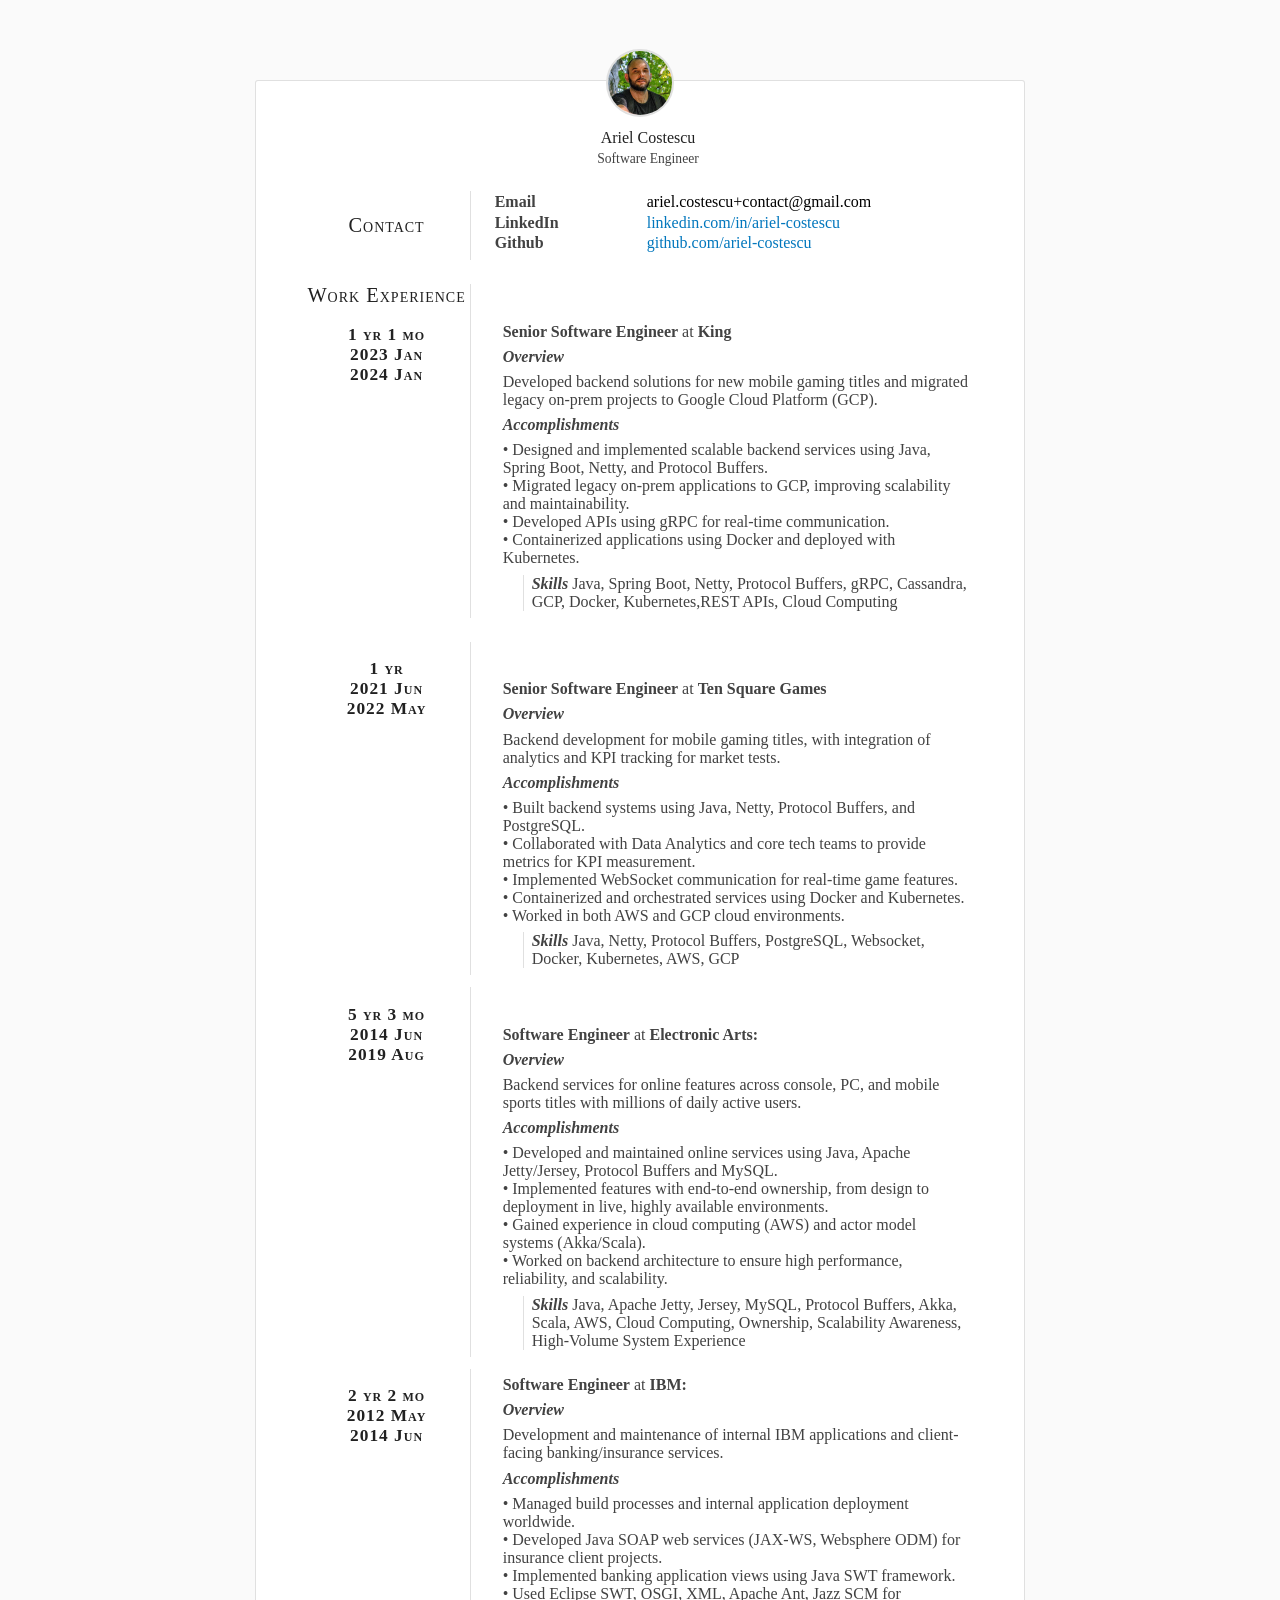
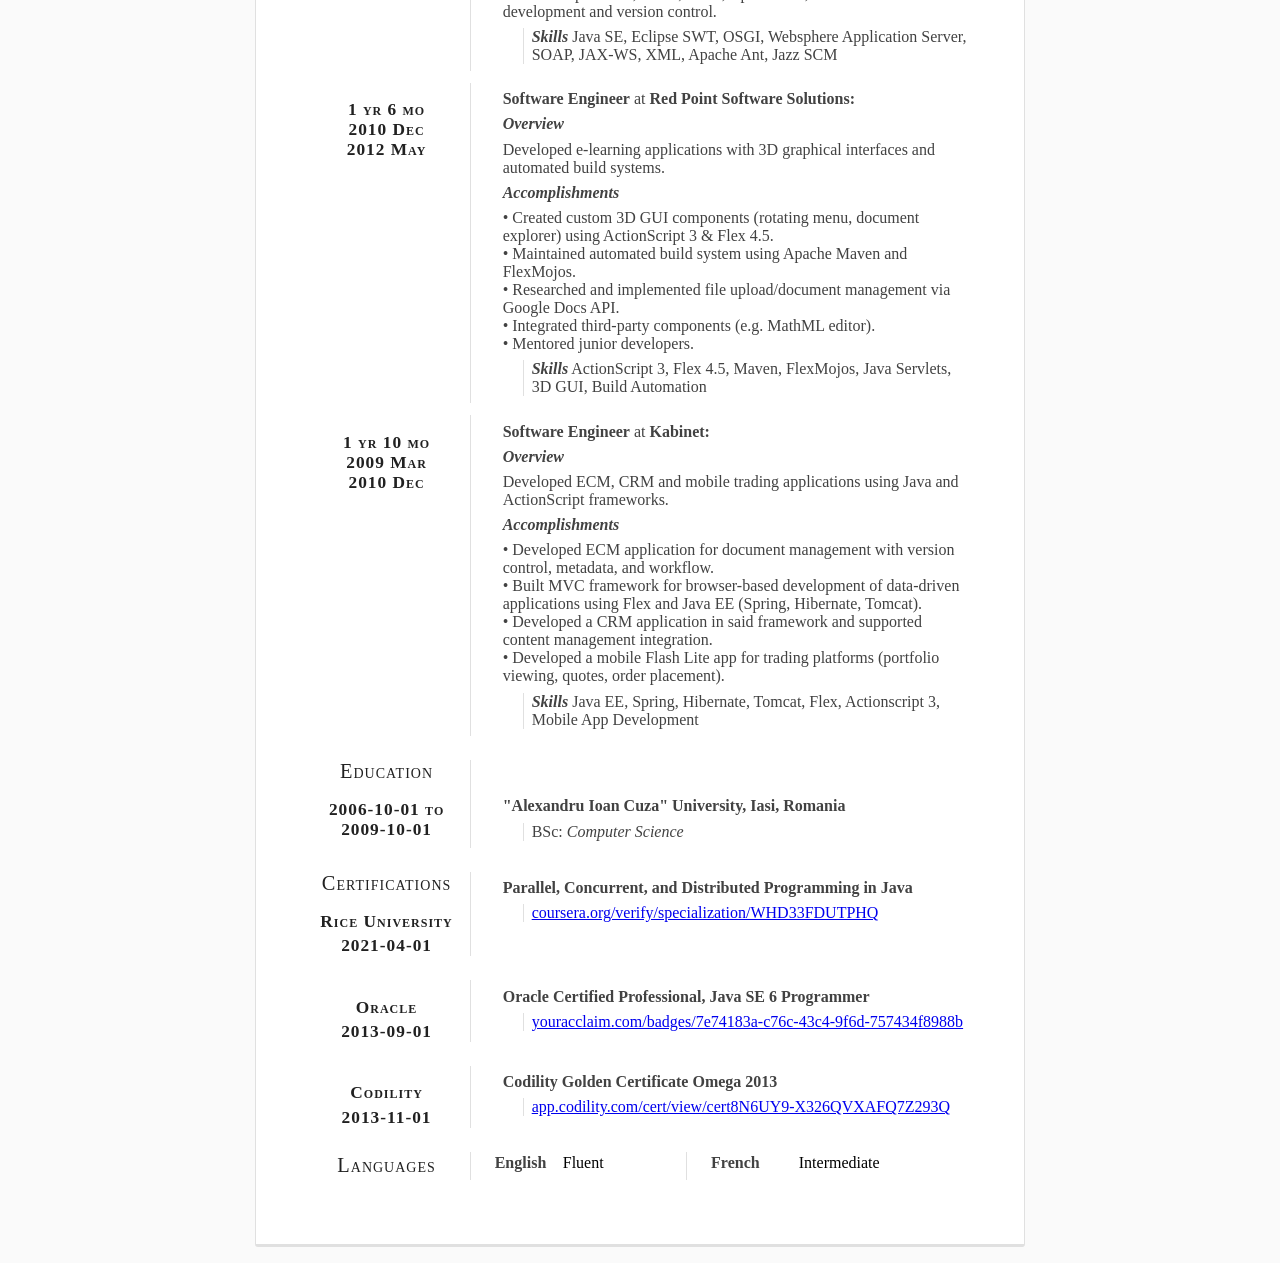
==== commit 006a0737: "- Remove website section in Contact" ====
--- a/index.html
+++ b/index.html
@@ -486,12 +486,6 @@
                     </li>
                   </ul>
                   <ul>
-                      <li>Website</li>
-                      <li>
-                          <a href="https://ariel-costescu.github.io" target="_blank">ariel-costescu.github.io</a>
-                      </li>
-                  </ul>
-                  <ul>
                       <li>Github</li>
                       <li>
                           <a href="https://github.com/ariel-costescu" target="_blank">github.com/ariel-costescu</a>
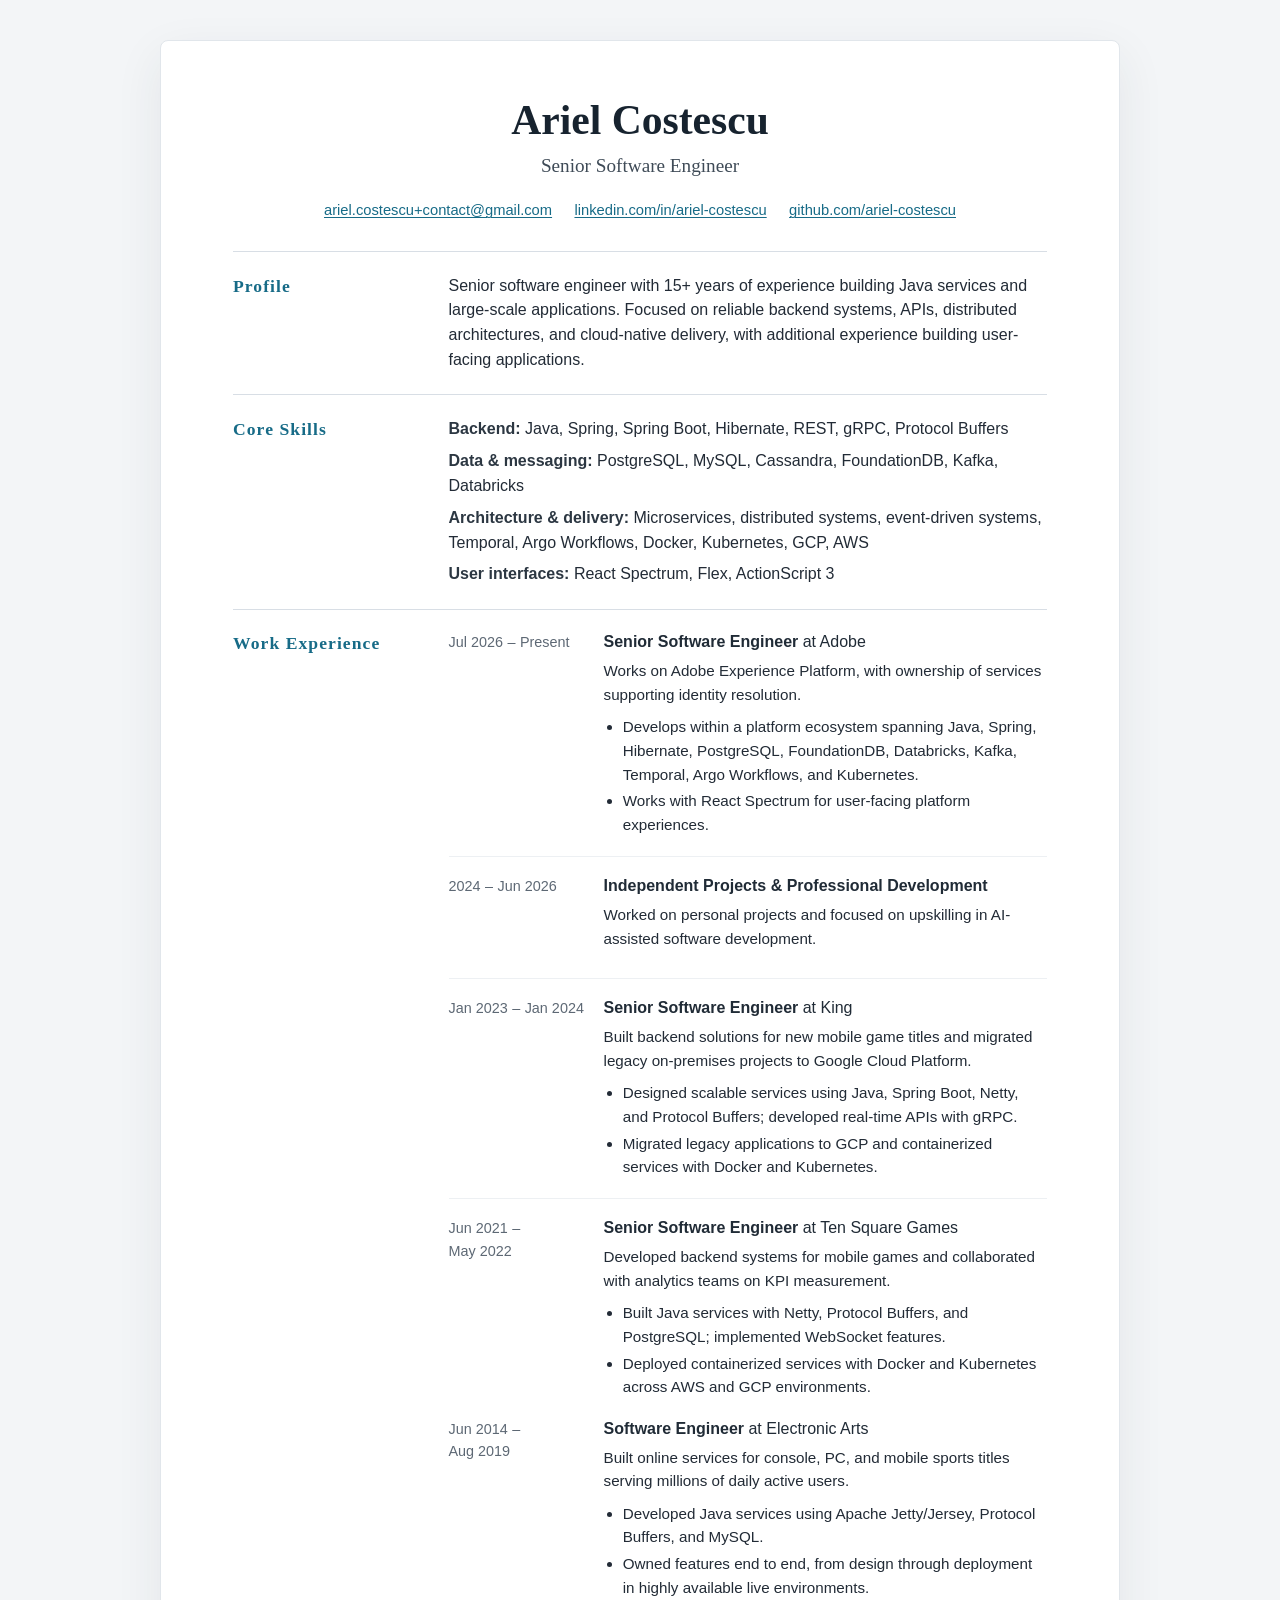
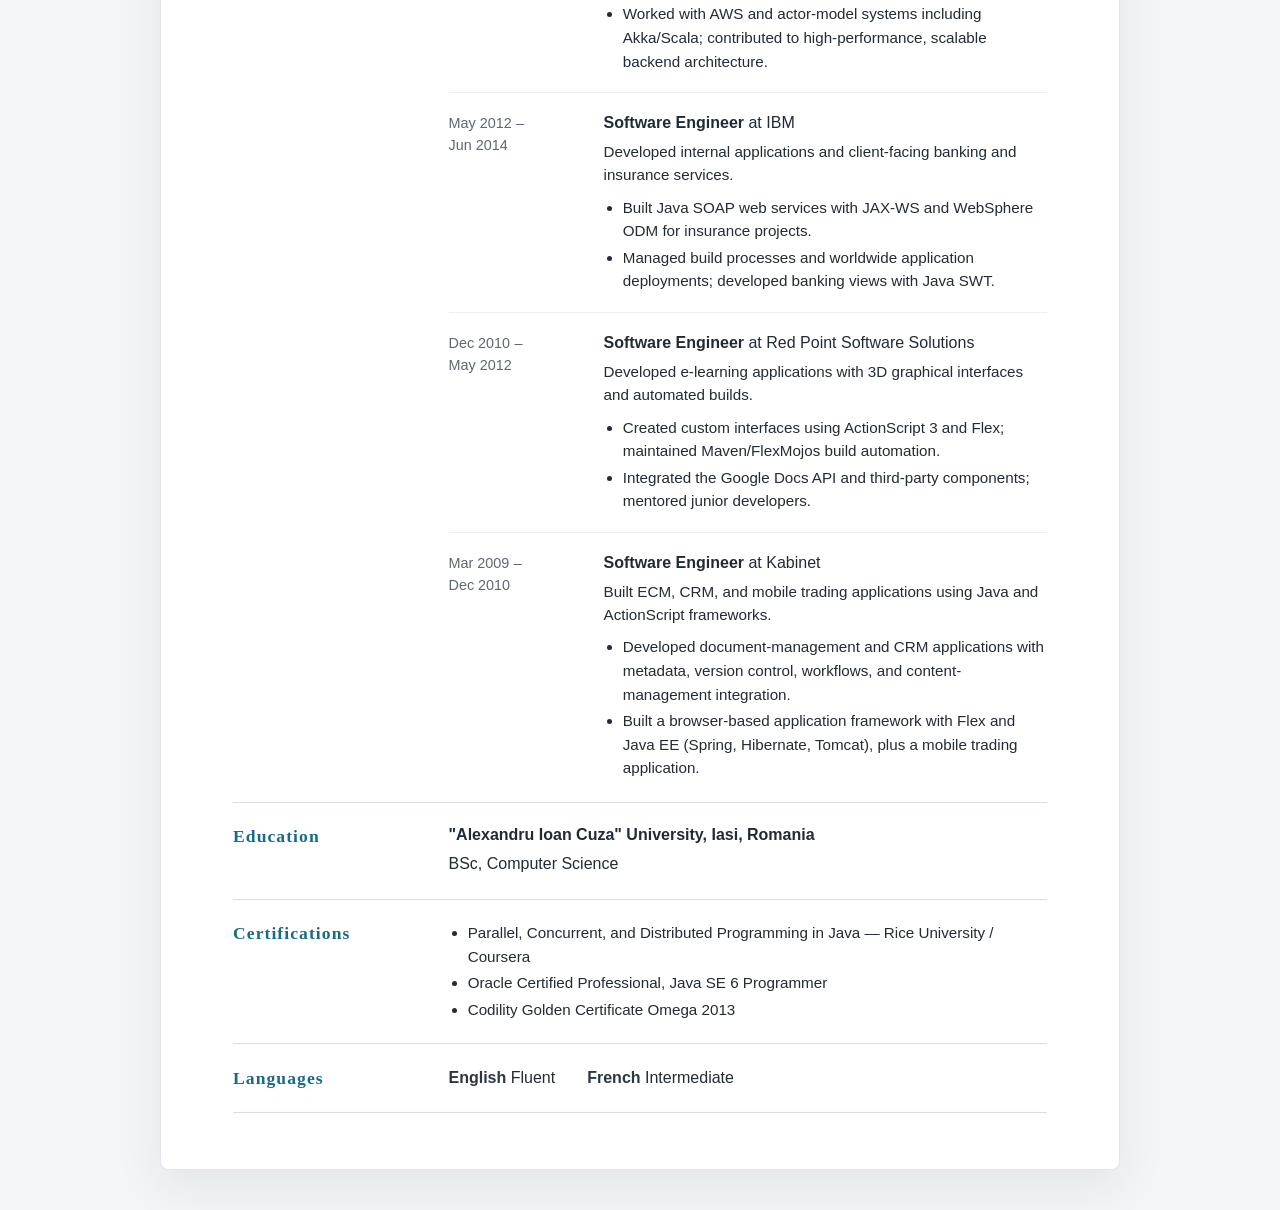
==== commit dc8e9ff9: "Refresh resume from latest PDF Replace the saved-page export with a responsive, accessible resume an" ====
--- a/index.html
+++ b/index.html
@@ -1,751 +1,221 @@
-<!DOCTYPE html>
-<!-- saved from url=(0058)https://registry.jsonresume.org/ariel-costescu?theme=paper -->
-<html xmlns="http://www.w3.org/1999/html"><head><meta http-equiv="Content-Type" content="text/html; charset=UTF-8">
-  
-  <meta name="viewport" content="width=device-width, user-scalable=no, minimal-ui">
-  <title>Ariel Costescu</title>
-  <script type="text/javascript" async="" src="./index_files/analytics.js.download"></script><script src="./index_files/QEWNwoPSl2O5LqMXvi595gsiMPg.js.download"></script><script src="./index_files/js"></script><link href="./index_files/css" rel="stylesheet" type="text/css">
-  <link href="./index_files/css(1)" rel="stylesheet" type="text/css">
-  <style>body, html {
-  padding-top:2.5em;
-  margin:0;
-  background-color:#fafafa;
-}
-
-.note {
-  display:block;
-  position: absolute;
-  top:10px;
-  left:10px;
-
-  font-family: "Open Sans";
-  font-size: 0.9em;
-}
-
-.new {
-  background-color: #81C784;
-
-  border: 1px solid #757575;
-  padding: 1px;
-  border-radius: 4px;
-
-}
-
-/* Header */
-
-header {
-  width:100%;
-  vertical-align: middle;
-  text-align: center;
- 
-}
-
-.header-content {
-  display: inline-block;
-}
-
-.pic {
-  margin: 0 auto;
-  margin-top:-2.5em;
-  
-  border-radius:10em;
-  height:4em;
-  width:4em;
-  
-  border: 2px solid #e0e0e0;
-  transition : all 0.5s linear;
-  
-}
-
-@-webkit-keyframes wiggle {
-  0%   {
-    transform: rotate(0deg);
-  }
-  25%  {
-    transform: rotate(-30deg);
-  }
-  50%  {
-    transform: rotate(15deg);
-  }
-  100% {
-    transform: rotate(0deg);
-  }
-}
-
-.pic:hover {
-  /*Webkit fix*/
-  -webkit-transform: translateZ(0);
-  
-  cursor:pointer;
-  
-  -webkit-animation: wiggle 0.7s cubic-bezier(0.6, -0.28, 0.735, 0.045);
-}
-
-.header-text {
-  margin-top:0.5em;
-  margin-left:1em;
-}
-
-header p {
-  text-align:center;
-  font-family: "Merriweather";
-  
-  margin:0;
-  
-  color: #212121;
-}
-
-.first-name {
-   font-size: 1.35em;
-}
-
-.subtitle {
-  font-family: "Merriweather";
-  padding-top:.3em;
-  font-size:0.85em;
-  font-weight:500;
-  color: #424242;
-}
-
-/* Information */
-
-.paper {
-  margin: 0 auto;
-  margin-bottom:1em;
-  
-  background-color:white;
-  width:60%;
-  
-  padding:0.5em 0 0.5em 0;
-  
-  border-top: 1px solid #e0e0e0;
-  border-left: 1px solid #e0e0e0;
-  border-right: 1px solid #e0e0e0;
-  border-bottom: 3px solid #e0e0e0;
-  border-radius:3px;
-}
-
-@media(max-width:992px) {
-  .paper {
-    width:80%;
-  }
-}
-
-/* Content Part */
-
-.content-wrapper {
-  padding-right:7.25%;
-}
-
-.content {
-  display:table;
-  width:100%;
-  
-  padding-top:1.5em;
-  
-  /*border-top: 1px solid #eeeeee;*/
-}
-
-.content:last-child {
-  margin-bottom: 2em;
-}
-
-body > div > article > div > section:last-child {
-  padding-bottom:1.5em;
-}
-
-.row {
-    display:table-row;
-}
-.row div {
-    display:table-cell;
-}
-
-.content-cat {
-  font-family: "Merriweather";
-  font-variant:small-caps;
-  font-weight:300;
-  letter-spacing: 1px;
-  
-  color: #212121;
-  
-  font-size:1.275em;
-  
-  text-align:center;
-  vertical-align:middle;
-
-  padding-left:6.66%;
-  width:30%;
-}
-
-.content-cat p {
-  font-size:0.85em;
-  font-weight:600;
-  
-  margin-bottom:0;
-}
-
-.content-text {
-  border-left:1px solid #e0e0e0;
-  transition: border 0.66s ease-in;
-}
-
-.big-text {
-  vertical-align:top;
-}
-
-.content-text ul {
-  padding:0;
-  margin:0;
-  margin-top:0.15em;
-  
-  width:85%;
-  margin-left:1.5em;
-}
-
-.content-text ul:last-child {
-  margin-bottom:0.5em;
-}
-
-.content-text ul li {
-  font-family: "Open Sans";
-  font-size:1em;
-  
-  display:inline-block;
-  
-}
-
-.content-text ul li:first-child {
-  width:35%;
-  
-  color: #424242;
-  
-  font-weight:600;
-}
-
-.content-text ul li a, div.content-text.work-listing.education-listing > p > strong > a {
-  text-decoration: none;
-  color: #0277bd;
-}
-
-.content-text ul li a:hover {
-  color:#4fc3f7;
-}
-
-.work-listing p {
-  font-family: "Open Sans";
-  font-size:1em;
-  
-  color: #424242;
-  
-  margin-left:2em;
-  margin-top:0.45em;
-  margin-bottom: 0.45em;
-}
-
-div.content-text.work-listing.education-listing > p:nth-child(2) {
-  margin-top:0.25em;
-}
-
-.work-listing .highlight {
-  font-family: "Open Sans";
-  font-size:1em;
-  font-weight:400;
-  
-  color: #424242;
-  
-  margin-left:3.25em;
-  padding-left:0.5em;
-  
-  border-left:1px solid #e0e0e0;
-  
-}
-
-.education-listing > .heading {
-  font-weight:600;
-  
-  margin-top:0.75em;
-  margin-left:2em;
-}
-
-.education-listing > .highlight {
-  margin-left:3.25em;
-}
-
-.highlight {
-  transition: border .33s ease-in;
-}
-
-.profiles-listing ul li, .profiles-listing ul li:first-child {
-  width:32%;
-  font-weight: normal;
-}
-
-.work-content, .education-content {
-  padding-top: .75em;
-}
-
-section.content.education-content > div > div.content-cat {
-  vertical-align: top;
-}
-
-div.content-text.skills-listing > p {
-  font-family: "Open Sans";
-  font-size:1em;
-  font-weight:400;
-
-  margin-left: 2em;
-  margin-top: 0.45em;
-  margin-bottom: 0.45em;
-}
-
-div.content-text.skills-listing > p > {
-  color:#212121;
-}
-
-@media screen and (max-width: 600px) {
-  body, html {
-    padding-top: 30px;
-  }
-
-  .paper {
-    width:95%;
-  }
-
-  .row div {
-    display: block;
-  }
-
-  .content-cat {
-    width: 100%;
-  }
-
-  .content-text ul li {
-    width: 100%;
-  }
-
-  .content-text ul li:first-child {
-    width: 100%;
-  }
-  
-  .education-listing > .highlight {
-    margin-left: 30px;
-  }
-}</style>
-  <style media="print">
-body, html {
-  background-color: white;
-  padding-top: 1.5em;
-}
-
-.paper {
-  width:100%;
-  border: 0;
-
-  padding-top: 0;
-}
-
-header p {
-  font-size: 1.6em;
-}
-
-.subtitle {
-  font-size: 1em;
-}
-
-.header-pic {
-  float:left;
-}
-
-.profiles {
-  display:none;
-}
-
-.content {
-  page-break-inside:avoid; 
-  page-break-after:auto;
-}
-
-.header-text {
-  float:left;
-  margin-top: -1.6em;
-}
-
-.content-wrapper > .content:first-child {
-  padding-top: 2em;
-}
-
-.content:last-child {
-  padding-bottom: 0;
-}
-
-.content-cat {
-  width:33%;
-  color:black;
-  text-align: left;
-}
-
-.content-cat p {
-  font-size:0.75em;
-  font-weight: 600;
-}
-
-header p, .content-text, .work-listing p, .content-text ul li:first-child, .work-listing .highlight, .content-text.skills-listing > ul > li > .highlight {
-  color:black;
-}
-
-.content-text.skills-listing > ul > li span, .subtitle {
-  color:#212121;
-}
-
-.content-text ul:last-child {
-  margin-bottom: 0.25em;
-}
-
-.content-text ul li:first-child {
-  width:50%;
-}
-
-.profiles-listing ul li:first-child {
-  width:32%;
-}
-
-div.content-text.skills-listing > ul > li {
-  width:33%;
-}
-
-.work-listing p {
-  margin-bottom: 0.1em;
-}
-
-div.content-text.skills-listing > ul > li > p {
-  margin-top: 0.4em;
-  margin-bottom: 0.5em;
-}
-
-div.content-text.skills-listing > ul > li {
-  padding-left: 1.5em;
-}
-
-div.content-text.skills-listing > ul > li:first-child {
-  padding-left: 2em;
-}
-
-.note {
-  display:none;
-}
-
-.content-text:hover {
-  border-left:1px solid #eeeeee;
-}
-
-.content-text ul li a:hover {
-  color:#4fc3f7;
-}
-
-.highlight:hover, .content-text.skills-listing > ul > li > .highlight:hover {
-  border-left:1px solid #eeeeee;
-}
-
-.big-text {
-  padding-top: 0;
-}</style>
-</head>
-<body>
-  <div class="resume-wrapper">
-    <article class="paper">
-        <header>
-          <div class="header-content">
-              <div class="header-pic">
-                <img src="./index_files/3368121" class="pic">
-              </div>
-            <div class="header-text">
-              <p>
-                Ariel Costescu
-              </p>
-              <p class="subtitle">Software Engineer</p>
-            </div>
+<!doctype html>
+<html lang="en">
+  <head>
+    <meta charset="utf-8">
+    <meta name="viewport" content="width=device-width, initial-scale=1">
+    <meta name="theme-color" content="#f3f5f7">
+    <meta
+      name="description"
+      content="Ariel Costescu, Senior Software Engineer. Experience in Java, backend systems, distributed architectures, and cloud-native delivery."
+    >
+    <meta property="og:title" content="Ariel Costescu — Senior Software Engineer">
+    <meta
+      property="og:description"
+      content="Senior software engineer focused on reliable backend systems, APIs, distributed architectures, and cloud-native delivery."
+    >
+    <meta property="og:type" content="profile">
+    <title>Ariel Costescu — Senior Software Engineer</title>
+    <link rel="stylesheet" href="styles.css">
+  </head>
+  <body>
+    <main class="resume">
+      <header class="resume-header">
+        <h1>Ariel Costescu</h1>
+        <p class="job-title">Senior Software Engineer</p>
+        <nav class="contact" aria-label="Contact links">
+          <a href="mailto:ariel.costescu+contact@gmail.com">ariel.costescu+contact@gmail.com</a>
+          <a href="https://linkedin.com/in/ariel-costescu">linkedin.com/in/ariel-costescu</a>
+          <a href="https://github.com/ariel-costescu">github.com/ariel-costescu</a>
+        </nav>
+      </header>
+
+      <section class="resume-section" aria-labelledby="profile-heading">
+        <h2 id="profile-heading" class="section-label">Profile</h2>
+        <div class="section-content">
+          <p>
+            Senior software engineer with 15+ years of experience building Java services and
+            large-scale applications. Focused on reliable backend systems, APIs, distributed
+            architectures, and cloud-native delivery, with additional experience building
+            user-facing applications.
+          </p>
+        </div>
+      </section>
+
+      <section class="resume-section" aria-labelledby="skills-heading">
+        <h2 id="skills-heading" class="section-label">Core Skills</h2>
+        <div class="section-content skills">
+          <p><strong>Backend:</strong> Java, Spring, Spring Boot, Hibernate, REST, gRPC, Protocol Buffers</p>
+          <p><strong>Data &amp; messaging:</strong> PostgreSQL, MySQL, Cassandra, FoundationDB, Kafka, Databricks</p>
+          <p><strong>Architecture &amp; delivery:</strong> Microservices, distributed systems, event-driven systems, Temporal, Argo Workflows, Docker, Kubernetes, GCP, AWS</p>
+          <p><strong>User interfaces:</strong> React Spectrum, Flex, ActionScript 3</p>
+        </div>
+      </section>
+
+      <section class="resume-section experience" aria-labelledby="experience-heading">
+        <h2 id="experience-heading" class="section-label">Work Experience</h2>
+        <div class="section-content experience-list">
+          <article class="job">
+            <p class="job-dates">
+              <time datetime="2026-07">Jul 2026</time><span aria-hidden="true">–</span><span>Present</span>
+            </p>
+            <div class="job-details">
+              <h3>Senior Software Engineer <span>at Adobe</span></h3>
+              <p>
+                Works on Adobe Experience Platform, with ownership of services supporting identity
+                resolution.
+              </p>
+              <ul>
+                <li>
+                  Develops within a platform ecosystem spanning Java, Spring, Hibernate,
+                  PostgreSQL, FoundationDB, Databricks, Kafka, Temporal, Argo Workflows, and
+                  Kubernetes.
+                </li>
+                <li>Works with React Spectrum for user-facing platform experiences.</li>
+              </ul>
+            </div>
+          </article>
+
+          <article class="job">
+            <p class="job-dates">
+              <time datetime="2024">2024</time><span aria-hidden="true">–</span><time datetime="2026-06">Jun 2026</time>
+            </p>
+            <div class="job-details">
+              <h3>Independent Projects &amp; Professional Development</h3>
+              <p>
+                Worked on personal projects and focused on upskilling in AI-assisted software
+                development.
+              </p>
+            </div>
+          </article>
+
+          <article class="job">
+            <p class="job-dates">
+              <time datetime="2023-01">Jan 2023</time><span aria-hidden="true">–</span><time datetime="2024-01">Jan 2024</time>
+            </p>
+            <div class="job-details">
+              <h3>Senior Software Engineer <span>at King</span></h3>
+              <p>
+                Built backend solutions for new mobile game titles and migrated legacy on-premises
+                projects to Google Cloud Platform.
+              </p>
+              <ul>
+                <li>Designed scalable services using Java, Spring Boot, Netty, and Protocol Buffers; developed real-time APIs with gRPC.</li>
+                <li>Migrated legacy applications to GCP and containerized services with Docker and Kubernetes.</li>
+              </ul>
+            </div>
+          </article>
+
+          <article class="job">
+            <p class="job-dates">
+              <time datetime="2021-06">Jun 2021</time><span aria-hidden="true">–</span><time datetime="2022-05">May 2022</time>
+            </p>
+            <div class="job-details">
+              <h3>Senior Software Engineer <span>at Ten Square Games</span></h3>
+              <p>
+                Developed backend systems for mobile games and collaborated with analytics teams
+                on KPI measurement.
+              </p>
+              <ul>
+                <li>Built Java services with Netty, Protocol Buffers, and PostgreSQL; implemented WebSocket features.</li>
+                <li>Deployed containerized services with Docker and Kubernetes across AWS and GCP environments.</li>
+              </ul>
+            </div>
+          </article>
+
+          <div class="print-page-header" aria-hidden="true">
+            <p class="print-name">Ariel Costescu</p>
+            <p class="print-title">Senior Software Engineer</p>
+            <p class="continuation-label">Experience (continued)</p>
           </div>
-        </header>
-        <div class="content-wrapper">
-          <!-- CONTACT -->
-          <section class="content">
-            <div class="row">
-              <div class="content-cat">
-                Contact
-              </div>
-              <div class="content-text">
-                  <ul>
-                    <li>Email</li>
-                    <li>ariel.costescu+contact@gmail.com</li>
-                  </ul>
-                  <ul>
-                    <li>LinkedIn</li>
-                    <li>  
-                      <a href="https://linkedin.com/in/ariel-costescu" target="_blank">linkedin.com/in/ariel-costescu</a>
-                    </li>
-                  </ul>
-                  <ul>
-                      <li>Github</li>
-                      <li>
-                          <a href="https://github.com/ariel-costescu" target="_blank">github.com/ariel-costescu</a>
-                      </li>
-                  </ul>
-              </div>
-            </div>
-          </section>
-
-          <!-- WORK EXPERIENCE -->
-
-                <section class="content">
-                    <div class="row">
-                        <div class="content-cat big-text">
-                            Work  Experience
-                            <p>1 yr 1 mo<br/>2023 Jan<br/>2024 Jan</p>
-                        </div>
-                        <div class="content-text work-listing education-listing">
-                            <p style="margin-top:2.4em;">
-                                <strong>Senior Software Engineer</strong>
-                                at <strong>King</strong>
-                            </p>
-
-                            <p><strong><em>Overview</em></strong></p>
-                            <p>Developed backend solutions for new mobile gaming titles and migrated legacy on-prem projects to Google Cloud Platform (GCP).</p>
-
-                            <p><strong><em>Accomplishments</em></strong></p>
-                            <p>
-                                • Designed and implemented scalable backend services using Java, Spring Boot, Netty, and Protocol Buffers.<br/>
-                                • Migrated legacy on-prem applications to GCP, improving scalability and maintainability.<br/>
-                                • Developed APIs using gRPC for real-time communication.<br/>
-                                • Containerized applications using Docker and deployed with Kubernetes.
-                            </p>
-
-                            <p class="highlight"><strong><em>Skills</em></strong> Java, Spring Boot, Netty, Protocol Buffers, gRPC, Cassandra, GCP, Docker, Kubernetes,REST APIs, Cloud Computing</p>
-                        </div>
-                    </div>
-                </section>
-
-                <section class="content">
-                    <div class="row">
-                        <div class="content-cat big-text">
-                            <p>1 yr<br/>2021 Jun<br/>2022 May</p>
-                        </div>
-                        <div class="content-text work-listing education-listing">
-                            <p style="margin-top:2.4em;">
-                                <strong>Senior Software Engineer</strong>
-                                at <strong>Ten Square Games</strong>
-                            </p>
-
-                            <p><strong><em>Overview</em></strong></p>
-                            <p>Backend development for mobile gaming titles, with integration of analytics and KPI tracking for market tests.</p>
-
-                            <p><strong><em>Accomplishments</em></strong></p>
-                            <p>
-                                • Built backend systems using Java, Netty, Protocol Buffers, and PostgreSQL.<br/>
-                                • Collaborated with Data Analytics and core tech teams to provide metrics for KPI measurement.<br/>
-                                • Implemented WebSocket communication for real-time game features.<br/>
-                                • Containerized and orchestrated services using Docker and Kubernetes.<br/>
-                                • Worked in both AWS and GCP cloud environments.
-                            </p>
-
-                            <p class="highlight"><strong><em>Skills</em></strong> Java, Netty, Protocol Buffers, PostgreSQL, Websocket, Docker, Kubernetes, AWS, GCP</p>
-                        </div>
-                    </div>
-                </section>
-
-                <section class="content work-content">
-                  <div class="row">
-                    <div class="content-cat big-text">
-                          <p>5 yr 3 mo<br/>2014 Jun<br/>2019 Aug</p>
-                    </div>
-                    <div class="content-text work-listing education-listing">
-                          <p style="margin-top:2.4em;">
-                            <strong>Software Engineer</strong>
-                            at <strong>Electronic Arts:</strong>
-                        </p>
-
-                        <p><strong><em>Overview</em></strong></p>
-                        <p>Backend services for online features across console, PC, and mobile sports titles with millions of daily active users.</p>
-
-                        <p><strong><em>Accomplishments</em></strong></p>
-                        <p>
-                            • Developed and maintained online services using Java, Apache Jetty/Jersey, Protocol Buffers and MySQL.<br/>
-                            • Implemented features with end-to-end ownership, from design to deployment in live, highly available environments.<br/>
-                            • Gained experience in cloud computing (AWS) and actor model systems (Akka/Scala).<br/>
-                            • Worked on backend architecture to ensure high performance, reliability, and scalability.
-                        </p>
-
-                        <p class="highlight"><strong><em>Skills</em></strong> Java, Apache Jetty, Jersey, MySQL, Protocol Buffers, Akka, Scala, AWS, Cloud Computing, Ownership, Scalability Awareness, High-Volume System Experience</p>
-                        </div>
-                  </div>
-                </section>
-
-                <section class="content work-content">
-                  <div class="row">
-                    <div class="content-cat big-text">
-                          <p>2 yr 2 mo<br/>2012 May<br/>2014 Jun</p>
-                    </div>
-                    <div class="content-text work-listing education-listing">
-                          <p>
-                            <strong>Software Engineer</strong>
-                            at <strong>IBM:</strong>
-                        </p>
-
-                        <p><strong><em>Overview</em></strong></p>
-                        <p>Development and maintenance of internal IBM applications and client-facing banking/insurance services.</p>
-
-                        <p><strong><em>Accomplishments</em></strong></p>
-                        <p>
-                            • Managed build processes and internal application deployment worldwide.<br/>
-                            • Developed Java SOAP web services (JAX-WS, Websphere ODM) for insurance client projects.<br/>
-                            • Implemented banking application views using Java SWT framework.<br/>
-                            • Used Eclipse SWT, OSGI, XML, Apache Ant, Jazz SCM for development and version control.
-                        </p>
-
-                        <p class="highlight"><strong><em>Skills</em></strong> Java SE, Eclipse SWT, OSGI, Websphere Application Server, SOAP, JAX-WS, XML, Apache Ant, Jazz SCM</p>
-                    </div>
-                  </div>
-                </section>
-
-                <section class="content work-content">
-                  <div class="row">
-                    <div class="content-cat big-text">
-                          <p>1 yr 6 mo<br/>2010 Dec<br/>2012 May</p>
-                    </div>
-                    <div class="content-text work-listing education-listing">
-                          <p>
-                            <strong>Software Engineer</strong>
-                            at <strong>Red Point Software Solutions:</strong>
-                        </p>
-
-                        <p><strong><em>Overview</em></strong></p>
-                        <p>Developed e-learning applications with 3D graphical interfaces and automated build systems.</p>
-
-                        <p><strong><em>Accomplishments</em></strong></p>
-                        <p>
-                            • Created custom 3D GUI components (rotating menu, document explorer) using ActionScript 3 & Flex 4.5.<br/>
-                            • Maintained automated build system using Apache Maven and FlexMojos.<br/>
-                            • Researched and implemented file upload/document management via Google Docs API.<br/>
-                            • Integrated third-party components (e.g. MathML editor).<br/>
-                            • Mentored junior developers.
-                        </p>
-
-                        <p class="highlight"><strong><em>Skills</em></strong> ActionScript 3, Flex 4.5, Maven, FlexMojos, Java Servlets, 3D GUI, Build Automation</p>
-                    </div>
-                  </div>
-                </section>
-
-                <section class="content work-content">
-                  <div class="row">
-                    <div class="content-cat big-text">
-                          <p>1 yr 10 mo<br/>2009 Mar<br/>2010 Dec</p>
-                    </div>
-                    <div class="content-text work-listing education-listing">
-                          <p>
-                            <strong>Software Engineer</strong>
-                            at <strong>Kabinet:</strong>
-                        </p>
-
-                        <p><strong><em>Overview</em></strong></p>
-                        <p>Developed ECM, CRM and mobile trading applications using Java and ActionScript frameworks.</p>
-
-                        <p><strong><em>Accomplishments</em></strong></p>
-                        <p>
-                            • Developed ECM application for document management with version control, metadata, and workflow.<br/>
-                            • Built MVC framework for browser-based development of data-driven applications using Flex and Java EE (Spring, Hibernate, Tomcat).<br/>
-                            • Developed a CRM application in said framework and supported content management integration.<br/>
-                            • Developed a mobile Flash Lite app for trading platforms (portfolio viewing, quotes, order placement).
-                        </p>
-
-                        <p class="highlight"><strong><em>Skills</em></strong> Java EE, Spring, Hibernate, Tomcat, Flex, Actionscript 3, Mobile App Development</p>
-                    </div>
-                  </div>
-                </section>
-
-
-                <section class="content">
-                  <div class="row">
-                    <div class="content-cat big-text">
-                        Education
-                          <p>2006-10-01 to<br> 2009-10-01</p>
-                    </div>
-                    <div class="content-text work-listing education-listing">
-                          <p class="heading" style="margin-top:2.35em;">"Alexandru Ioan Cuza" University, Iasi, Romania</p>
-                        <p class="highlight">
-                          BSc:
-                          <i>Computer Science </i>
-                        </p>
-                    </div>
-                  </div>
-                </section>
-
-              <section class="content">
-                <div class="row">
-                  <div class="content-cat big-text">
-                      Certifications
-                      <p>Rice University</p>
-                      <p style="margin-top:0.25em;">2021-04-01</p>
-                  </div>
-                  <div class="content-text work-listing">
-                      <strong><p class="heading">Parallel, Concurrent, and Distributed Programming in Java</p></strong>
-                      <p class="highlight">
-                        <a href="https://coursera.org/verify/specialization/WHD33FDUTPHQ" target="_blank">coursera.org/verify/specialization/WHD33FDUTPHQ</a>
-                      </p>
-                  </div>
-                </div>
-              </section>
-              <section class="content">
-                <div class="row">
-                  <div class="content-cat big-text">
-                      <p>Oracle</p>
-                      <p style="margin-top:0.25em;">2013-09-01</p>
-                  </div>
-                  <div class="content-text work-listing">
-                      <strong><p class="heading">Oracle Certified Professional, Java SE 6 Programmer</p></strong>
-                      <p class="highlight">
-                        <a href="https://www.youracclaim.com/badges/7e74183a-c76c-43c4-9f6d-757434f8988b" target="_blank">youracclaim.com/badges/7e74183a-c76c-43c4-9f6d-757434f8988b</a>
-                      </p>
-                  </div>
-                </div>
-              </section>
-              <section class="content">
-                <div class="row">
-                  <div class="content-cat big-text">
-                      <p>Codility</p>
-                      <p style="margin-top:0.25em;">2013-11-01</p>
-                  </div>
-                  <div class="content-text work-listing">
-                      <strong><p class="heading">Codility Golden Certificate Omega 2013</p></strong>
-                      <p class="highlight">
-                        <a href="https://app.codility.com/cert/view/cert8N6UY9-X326QVXAFQ7Z293Q" target="_blank">app.codility.com/cert/view/cert8N6UY9-X326QVXAFQ7Z293Q</a>
-                    </p>
-                  </div>
-                </div>
-              </section>
-
-  <!-- LANGUAGE -->
-            <section class="content">
-              <div class="row">
-                <div class="content-cat">
-                  Languages
-                </div>
-                <div class="content-text">
-                    <ul>
-                        <li>English</li>
-                        <li>Fluent</li>
-                    </ul>
-                </div>
-                <div class="content-text">
-                    <ul>
-                        <li>French</li>
-                        <li>Intermediate</li>
-                    </ul>
-                </div>
-              </div>
-            </section>
-        </div>
-    </article>
-  </div>
-
-
-<div class="inject-journal" style="text-align: center; position: relative; z-index: 2147483647;"><div style="position: fixed; width: 0px; height: 0px; top: 0px; right: 0px;"><div style="position: fixed; inset: 0px; visibility: hidden; transform: translateX(464px); transition: transform 100ms cubic-bezier(0, 0, 0, 1) 0s, visibility 100ms ease 0s; will-change: transform, visibility;"><iframe frameborder="0" src="./index_files/inject.html" style="width: 100%; height: 100%; display: block;"></iframe></div></div></div></body></html>+
+          <article class="job">
+            <p class="job-dates">
+              <time datetime="2014-06">Jun 2014</time><span aria-hidden="true">–</span><time datetime="2019-08">Aug 2019</time>
+            </p>
+            <div class="job-details">
+              <h3>Software Engineer <span>at Electronic Arts</span></h3>
+              <p>
+                Built online services for console, PC, and mobile sports titles serving millions
+                of daily active users.
+              </p>
+              <ul>
+                <li>Developed Java services using Apache Jetty/Jersey, Protocol Buffers, and MySQL.</li>
+                <li>Owned features end to end, from design through deployment in highly available live environments.</li>
+                <li>Worked with AWS and actor-model systems including Akka/Scala; contributed to high-performance, scalable backend architecture.</li>
+              </ul>
+            </div>
+          </article>
+
+          <article class="job">
+            <p class="job-dates">
+              <time datetime="2012-05">May 2012</time><span aria-hidden="true">–</span><time datetime="2014-06">Jun 2014</time>
+            </p>
+            <div class="job-details">
+              <h3>Software Engineer <span>at IBM</span></h3>
+              <p>Developed internal applications and client-facing banking and insurance services.</p>
+              <ul>
+                <li>Built Java SOAP web services with JAX-WS and WebSphere ODM for insurance projects.</li>
+                <li>Managed build processes and worldwide application deployments; developed banking views with Java SWT.</li>
+              </ul>
+            </div>
+          </article>
+
+          <article class="job">
+            <p class="job-dates">
+              <time datetime="2010-12">Dec 2010</time><span aria-hidden="true">–</span><time datetime="2012-05">May 2012</time>
+            </p>
+            <div class="job-details">
+              <h3>Software Engineer <span>at Red Point Software Solutions</span></h3>
+              <p>Developed e-learning applications with 3D graphical interfaces and automated builds.</p>
+              <ul>
+                <li>Created custom interfaces using ActionScript 3 and Flex; maintained Maven/FlexMojos build automation.</li>
+                <li>Integrated the Google Docs API and third-party components; mentored junior developers.</li>
+              </ul>
+            </div>
+          </article>
+
+          <article class="job">
+            <p class="job-dates">
+              <time datetime="2009-03">Mar 2009</time><span aria-hidden="true">–</span><time datetime="2010-12">Dec 2010</time>
+            </p>
+            <div class="job-details">
+              <h3>Software Engineer <span>at Kabinet</span></h3>
+              <p>Built ECM, CRM, and mobile trading applications using Java and ActionScript frameworks.</p>
+              <ul>
+                <li>Developed document-management and CRM applications with metadata, version control, workflows, and content-management integration.</li>
+                <li>Built a browser-based application framework with Flex and Java EE (Spring, Hibernate, Tomcat), plus a mobile trading application.</li>
+              </ul>
+            </div>
+          </article>
+        </div>
+      </section>
+
+      <section class="resume-section" aria-labelledby="education-heading">
+        <h2 id="education-heading" class="section-label">Education</h2>
+        <div class="section-content">
+          <h3 class="plain-heading">"Alexandru Ioan Cuza" University, Iasi, Romania</h3>
+          <p>BSc, Computer Science</p>
+        </div>
+      </section>
+
+      <section class="resume-section" aria-labelledby="certifications-heading">
+        <h2 id="certifications-heading" class="section-label">Certifications</h2>
+        <div class="section-content">
+          <ul class="compact-list">
+            <li>Parallel, Concurrent, and Distributed Programming in Java — Rice University / Coursera</li>
+            <li>Oracle Certified Professional, Java SE 6 Programmer</li>
+            <li>Codility Golden Certificate Omega 2013</li>
+          </ul>
+        </div>
+      </section>
+
+      <section class="resume-section" aria-labelledby="languages-heading">
+        <h2 id="languages-heading" class="section-label">Languages</h2>
+        <div class="section-content language-list">
+          <p><strong>English</strong> Fluent</p>
+          <p><strong>French</strong> Intermediate</p>
+        </div>
+      </section>
+    </main>
+  </body>
+</html>
--- a/styles.css
+++ b/styles.css
@@ -0,0 +1,402 @@
+:root {
+  color-scheme: light;
+  font-family: Arial, Helvetica, sans-serif;
+  color: #222b36;
+  background: #f3f5f7;
+  font-synthesis: none;
+  text-rendering: optimizeLegibility;
+  --accent: #176b87;
+  --muted: #5d6874;
+  --rule: #d8dee5;
+}
+
+* {
+  box-sizing: border-box;
+}
+
+body {
+  margin: 0;
+  padding: 2.5rem 1.25rem;
+  font-size: 1rem;
+  line-height: 1.55;
+}
+
+a {
+  color: var(--accent);
+  text-decoration-thickness: 0.06em;
+  text-underline-offset: 0.16em;
+  overflow-wrap: anywhere;
+}
+
+a:hover {
+  color: #0b4f69;
+}
+
+a:focus-visible {
+  outline: 3px solid #f0a944;
+  outline-offset: 3px;
+  border-radius: 2px;
+}
+
+.resume {
+  width: min(100%, 60rem);
+  margin-inline: auto;
+  padding: 3.5rem 4.5rem;
+  background: #fff;
+  border: 1px solid #e1e6eb;
+  border-radius: 0.5rem;
+  box-shadow: 0 1rem 3rem rgb(36 52 67 / 8%);
+}
+
+.resume-header {
+  padding-bottom: 1.8rem;
+  text-align: center;
+  border-bottom: 1px solid var(--rule);
+}
+
+.resume-header h1,
+.job-title {
+  font-family: Georgia, "Times New Roman", serif;
+}
+
+.resume-header h1 {
+  margin: 0;
+  color: #17232f;
+  font-size: clamp(2rem, 5vw, 2.6rem);
+  font-weight: 600;
+  line-height: 1.15;
+}
+
+.job-title {
+  margin: 0.4rem 0 1.15rem;
+  color: #3f4b57;
+  font-size: 1.2rem;
+}
+
+.contact {
+  display: flex;
+  flex-wrap: wrap;
+  justify-content: center;
+  gap: 0.4rem 1.4rem;
+  font-size: 0.92rem;
+}
+
+.resume-section {
+  display: grid;
+  grid-template-columns: minmax(10.5rem, 0.32fr) minmax(0, 1fr);
+  gap: 1.5rem;
+  padding-block: 1.35rem;
+  border-bottom: 1px solid var(--rule);
+}
+
+.section-label {
+  margin: 0;
+  color: var(--accent);
+  font-family: Georgia, "Times New Roman", serif;
+  font-size: 1.1rem;
+  font-variant: small-caps;
+  font-weight: 700;
+  letter-spacing: 0.06em;
+  line-height: 1.4;
+}
+
+.section-content > :first-child {
+  margin-top: 0;
+}
+
+.section-content > :last-child {
+  margin-bottom: 0;
+}
+
+.section-content p {
+  margin-block: 0 0.55rem;
+}
+
+.skills p {
+  margin-bottom: 0.45rem;
+}
+
+.skills strong,
+.language-list strong {
+  color: #2c3742;
+}
+
+.experience-list {
+  min-width: 0;
+}
+
+.job {
+  display: grid;
+  grid-template-columns: minmax(7.5rem, 0.31fr) minmax(0, 1fr);
+  gap: 1.1rem;
+  padding-block: 0 1.2rem;
+}
+
+.job + .job {
+  padding-top: 1.15rem;
+  border-top: 1px solid #edf0f3;
+}
+
+.job:last-child {
+  padding-bottom: 0;
+}
+
+.job-dates {
+  display: flex;
+  flex-wrap: wrap;
+  gap: 0 0.28rem;
+  align-content: start;
+  margin: 0;
+  color: var(--muted);
+  font-size: 0.9rem;
+  font-variant-numeric: tabular-nums;
+}
+
+.job-details h3,
+.plain-heading {
+  margin: 0 0 0.35rem;
+  color: #202b36;
+  font-size: 1rem;
+  line-height: 1.4;
+}
+
+.job-details h3 span {
+  font-weight: 400;
+}
+
+.job-details p,
+.job-details li,
+.compact-list {
+  font-size: 0.95rem;
+}
+
+.job-details ul,
+.compact-list {
+  margin: 0.4rem 0 0;
+  padding-left: 1.2rem;
+}
+
+.job-details li + li,
+.compact-list li + li {
+  margin-top: 0.2rem;
+}
+
+.language-list {
+  display: flex;
+  flex-wrap: wrap;
+  gap: 0.25rem 2rem;
+}
+
+.language-list p {
+  margin: 0;
+}
+
+.print-page-header {
+  display: none;
+}
+
+@media (max-width: 700px) {
+  body {
+    padding: 1rem 0.75rem;
+  }
+
+  .resume {
+    padding: 2rem 1.35rem;
+    border-radius: 0.35rem;
+  }
+
+  .resume-header h1 {
+    font-size: clamp(1.55rem, 8vw, 2rem);
+  }
+
+  .resume-section {
+    grid-template-columns: minmax(0, 1fr);
+    gap: 0.65rem;
+    padding-block: 1.1rem;
+  }
+
+  .section-label {
+    font-size: 1.02rem;
+  }
+
+  .job {
+    grid-template-columns: minmax(0, 1fr);
+    gap: 0.2rem;
+  }
+
+  .job-dates {
+    font-size: 0.85rem;
+  }
+
+  .contact {
+    flex-direction: column;
+    gap: 0.3rem;
+  }
+}
+
+@page {
+  size: A4;
+  margin: 12mm 14mm;
+}
+
+@media print {
+  :root {
+    background: #fff;
+    color: #111;
+    --accent: #222;
+    --muted: #333;
+    --rule: #c7c7c7;
+  }
+
+  body {
+    padding: 0;
+    font-size: 9pt;
+    line-height: 1.32;
+    print-color-adjust: exact;
+    -webkit-print-color-adjust: exact;
+  }
+
+  a,
+  a:hover {
+    color: inherit;
+    text-decoration: none;
+  }
+
+  .resume {
+    width: 100%;
+    max-width: none;
+    margin: 0;
+    padding: 0;
+    border: 0;
+    border-radius: 0;
+    box-shadow: none;
+  }
+
+  .resume-header {
+    padding-bottom: 4mm;
+    border: 0;
+  }
+
+  .resume-header h1 {
+    color: #111;
+    font-size: 21pt;
+  }
+
+  .job-title {
+    margin: 1mm 0 2.5mm;
+    color: #222;
+    font-size: 12pt;
+  }
+
+  .contact {
+    gap: 2mm 6mm;
+    font-size: 8.5pt;
+  }
+
+  .resume-section {
+    grid-template-columns: 29% minmax(0, 1fr);
+    gap: 5mm;
+    padding-block: 3mm;
+  }
+
+  .section-label {
+    color: #111;
+    font-size: 10pt;
+  }
+
+  .section-content p {
+    margin-bottom: 1.3mm;
+  }
+
+  .skills p {
+    margin-bottom: 1mm;
+  }
+
+  .job {
+    grid-template-columns: 27% minmax(0, 1fr);
+    gap: 4mm;
+    padding-bottom: 3mm;
+    break-inside: avoid;
+    page-break-inside: avoid;
+  }
+
+  .job + .job {
+    padding-top: 2.5mm;
+    border-top: 0;
+  }
+
+  .job-dates {
+    gap: 0 1mm;
+    font-size: 8.5pt;
+  }
+
+  .job-details h3,
+  .plain-heading {
+    margin-bottom: 1mm;
+    font-size: 9.5pt;
+  }
+
+  .job-details p,
+  .job-details li,
+  .compact-list {
+    font-size: 8.5pt;
+  }
+
+  .job-details ul,
+  .compact-list {
+    margin-top: 1mm;
+    padding-left: 4mm;
+  }
+
+  .job-details li + li,
+  .compact-list li + li {
+    margin-top: 0.5mm;
+  }
+
+  .print-page-header {
+    display: block;
+    margin-top: 0;
+    padding-bottom: 3mm;
+    break-before: page;
+    page-break-before: always;
+    text-align: center;
+  }
+
+  .print-name {
+    margin: 0;
+    font-family: Georgia, "Times New Roman", serif;
+    font-size: 16pt;
+  }
+
+  .print-title {
+    margin: 0;
+    font-family: Georgia, "Times New Roman", serif;
+    font-size: 10pt;
+  }
+
+  .continuation-label {
+    margin: 3mm 0 0;
+    font-size: 9pt;
+    font-weight: 700;
+    text-align: left;
+  }
+
+  .experience {
+    border-bottom: 0;
+  }
+
+  .language-list {
+    gap: 2mm 10mm;
+  }
+}
+
+@media (prefers-reduced-motion: reduce) {
+  *,
+  *::before,
+  *::after {
+    scroll-behavior: auto !important;
+    animation-duration: 0.01ms !important;
+    animation-iteration-count: 1 !important;
+    transition-duration: 0.01ms !important;
+  }
+}
